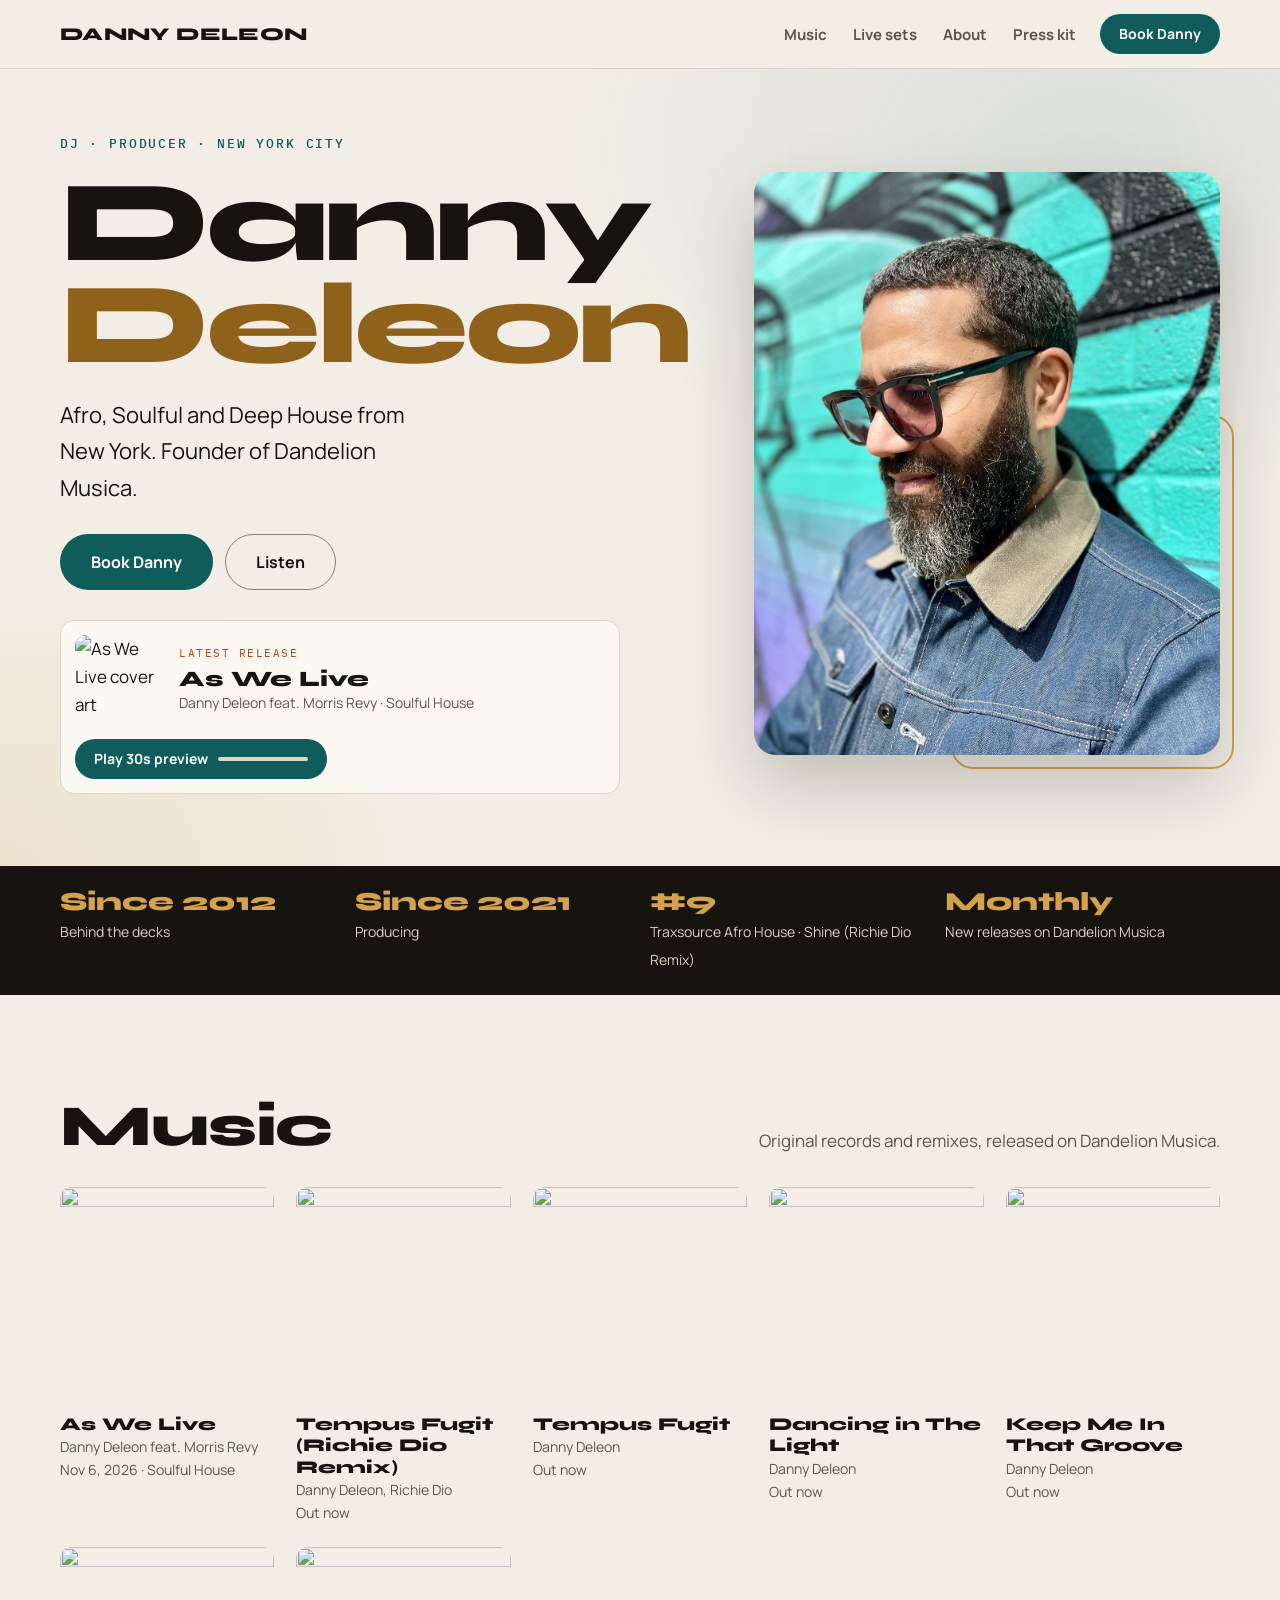
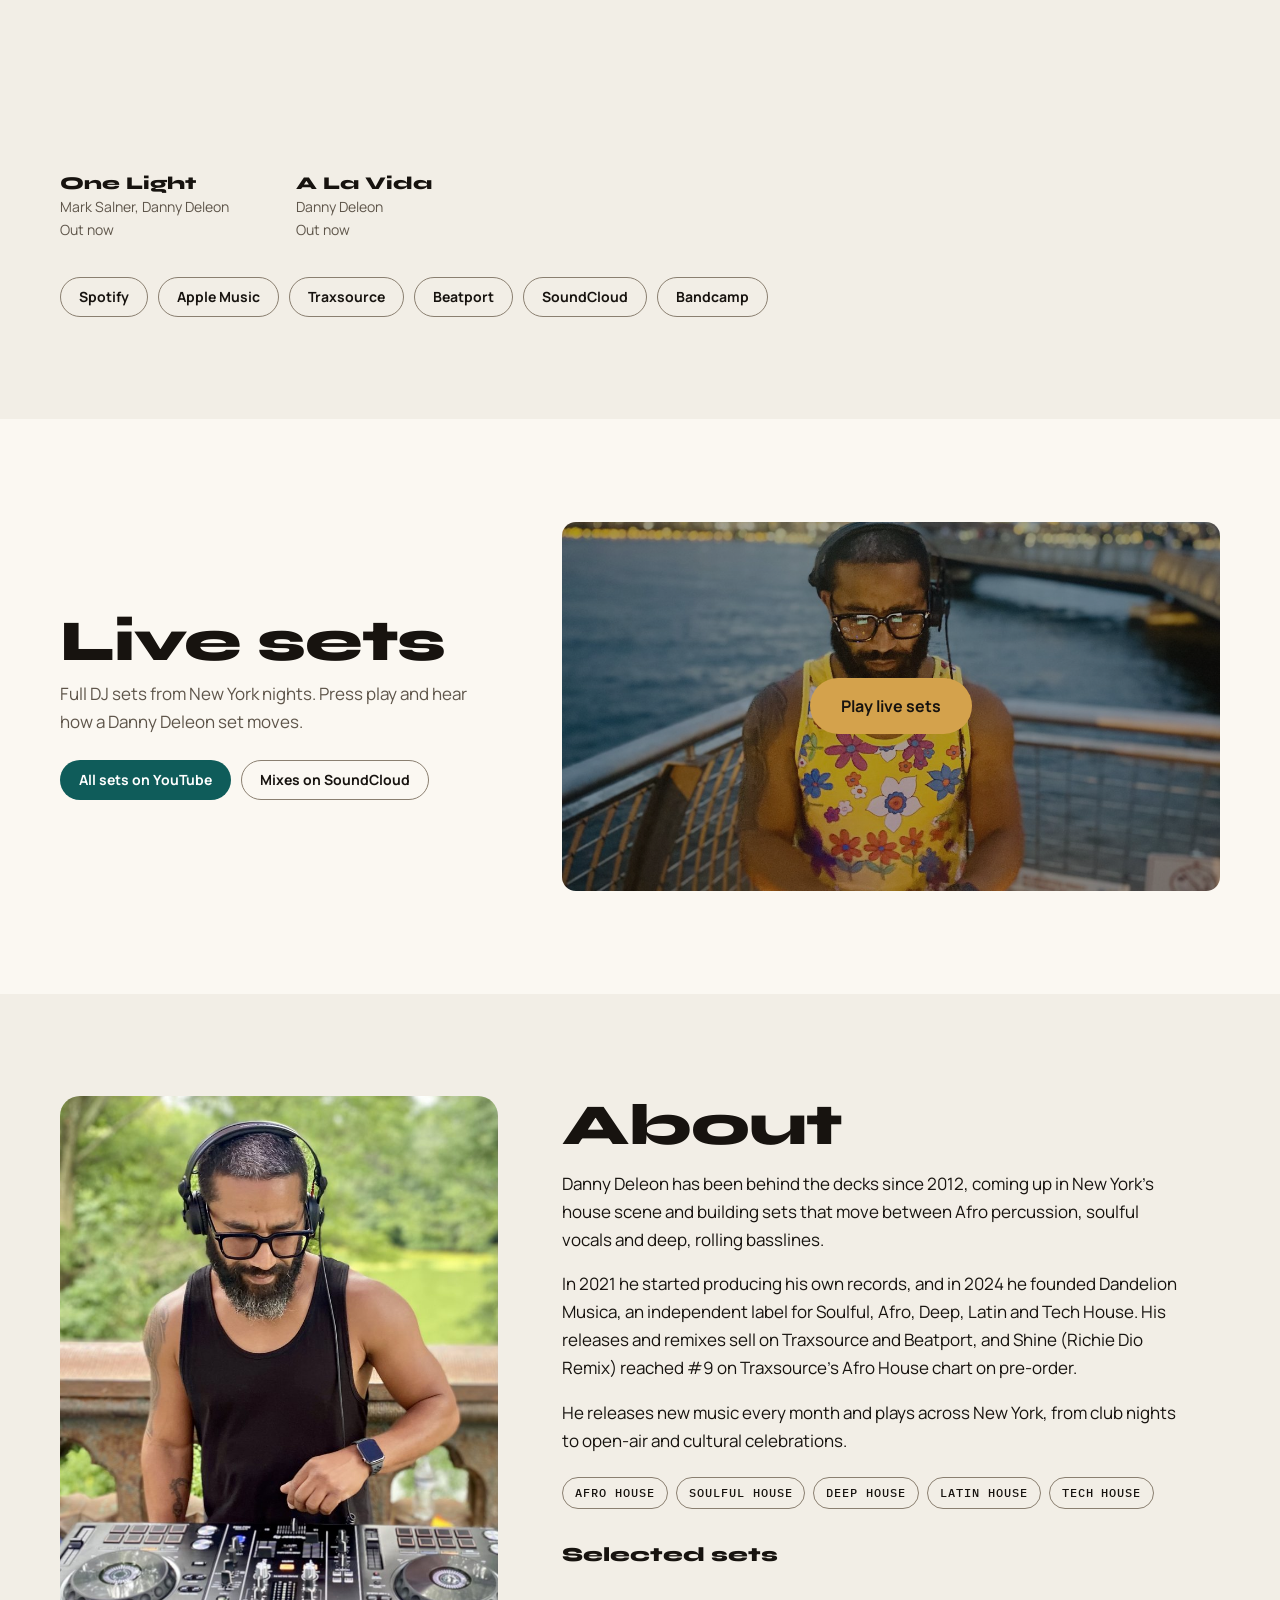
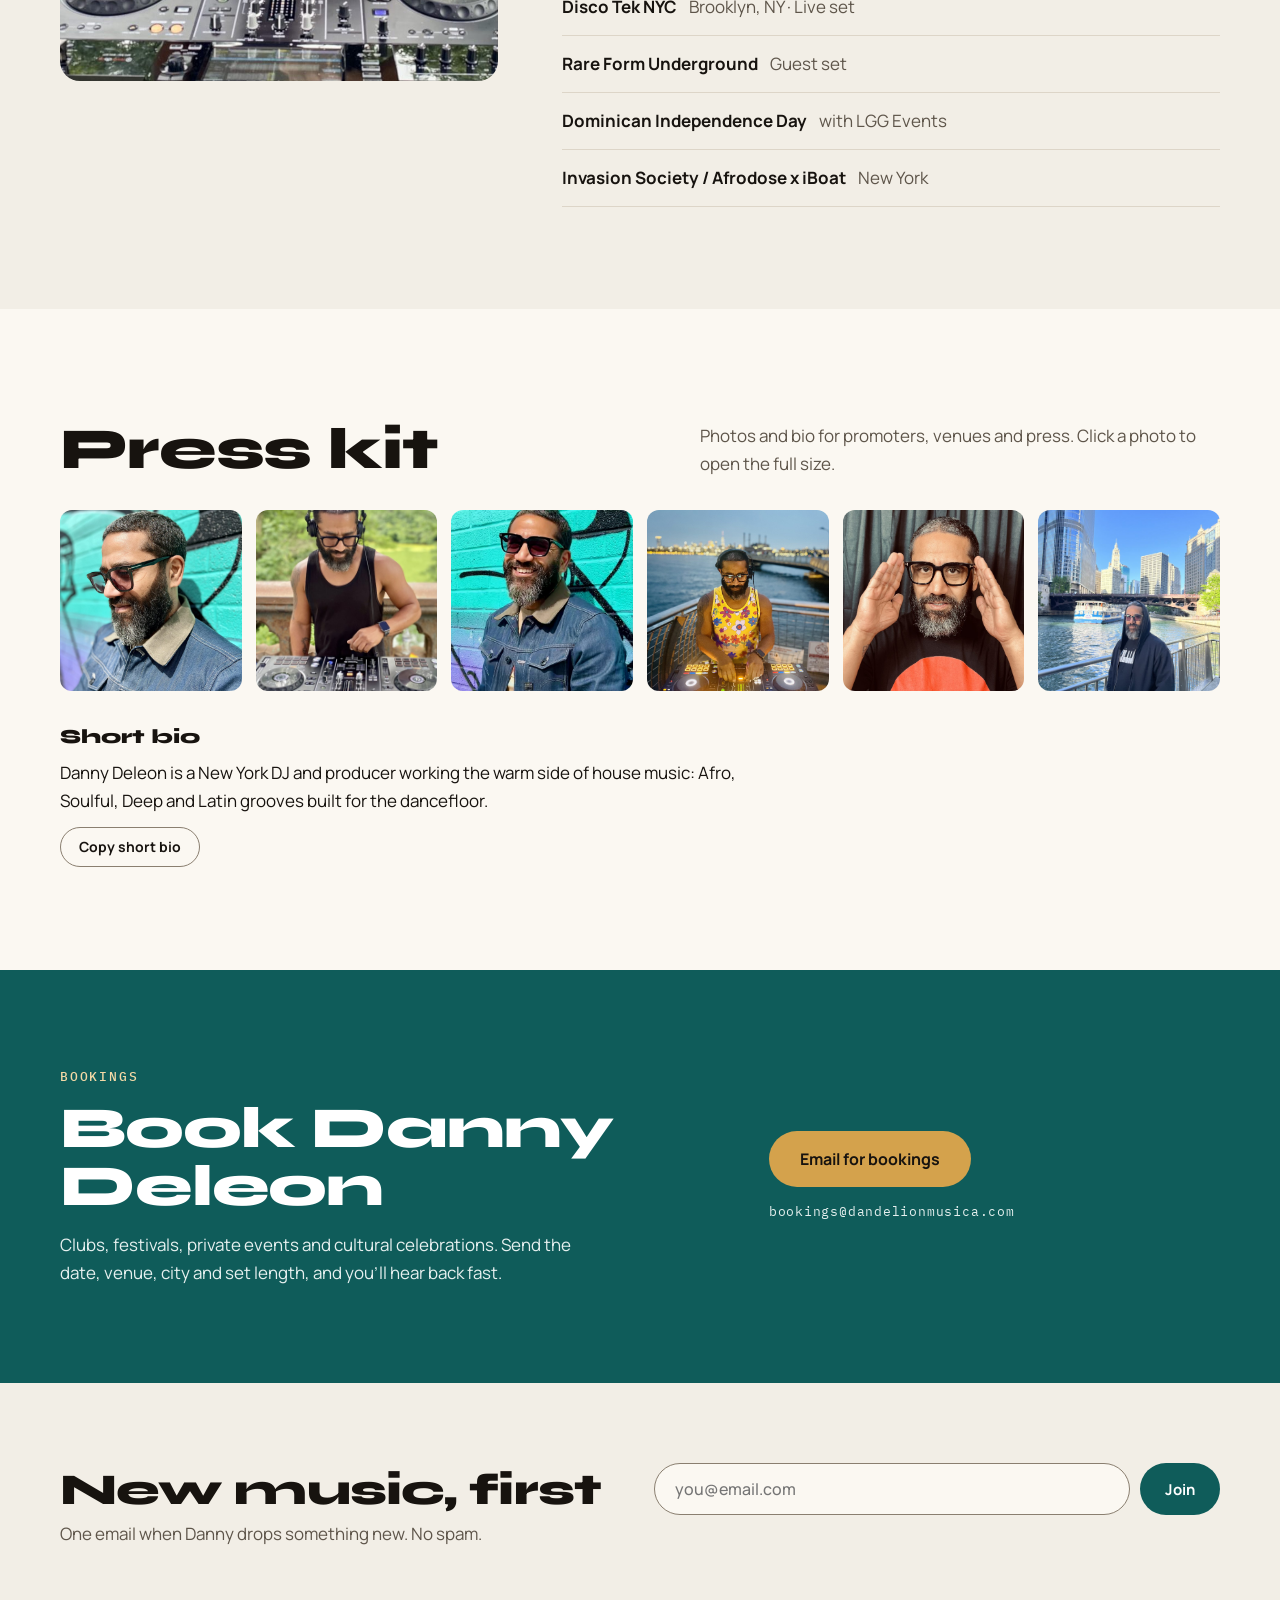
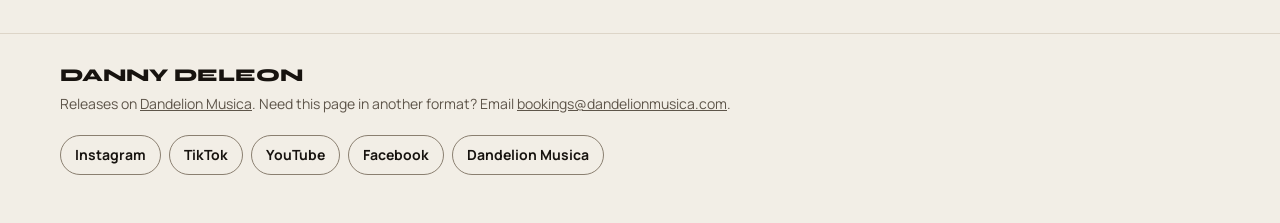
==== index.html @ 1fc0e6fd "dannydeleon.com artist site: hero, music (live from label data), live sets, about, press kit, bookin" ====
<!doctype html>
<html lang="en">
<head>
<meta charset="utf-8">
<meta name="viewport" content="width=device-width, initial-scale=1">
<title>Danny Deleon — DJ & Producer, New York</title>
<meta name="description" content="Danny Deleon is a New York DJ and producer of Afro, Soulful and Deep House, and founder of Dandelion Musica. Music, live sets, press kit and bookings.">
<meta property="og:title" content="Danny Deleon — DJ & Producer, New York">
<meta property="og:description" content="Afro, Soulful and Deep House from New York. Music, live sets and bookings.">
<meta property="og:image" content="https://dannydeleon.com/photos/hero.jpg">
<meta property="og:url" content="https://dannydeleon.com/">
<meta name="twitter:card" content="summary_large_image">
<link rel="icon" href="photos/portrait.jpg">
<link rel="preconnect" href="https://fonts.googleapis.com">
<link rel="preconnect" href="https://fonts.gstatic.com" crossorigin>
<link rel="stylesheet" href="https://fonts.googleapis.com/css2?family=Syne:wght@600;700;800&family=Manrope:wght@400;500;700&family=IBM+Plex+Mono:wght@500&display=swap">
<link rel="stylesheet" href="assets/style.css?v=1">
<script type="application/ld+json">{"@context":"https://schema.org","@type":"MusicGroup","name":"Danny Deleon","genre":["Afro House","Soulful House","Deep House"],"url":"https://dannydeleon.com/","sameAs":["https://open.spotify.com/artist/2L7urxohEpC0dwR5FsZLcM","https://www.instagram.com/dannydeleon__/","https://www.youtube.com/@Danny_Deleon","https://soundcloud.com/dannydeleonmusic"]}</script>
</head>
<body>
<a class="skip" href="#main">Skip to content</a>
<header class="top">
  <div class="wrap top-in">
    <a class="brand" href="#main">Danny Deleon</a>
    <nav aria-label="Main">
      <ul class="nav">
        <li><a href="#music">Music</a></li>
        <li><a href="#sets">Live sets</a></li>
        <li><a href="#about">About</a></li>
        <li><a href="#press">Press kit</a></li>
      </ul>
    </nav>
    <a class="btn btn-teal btn-sm" href="#book">Book Danny</a>
  </div>
</header>

<main id="main">
  <section class="hero" aria-labelledby="hero-name">
    <div class="wrap hero-in">
      <div class="hero-copy">
        <p class="kicker mono" id="tagline"></p>
        <h1 id="hero-name">Danny<br><span>Deleon</span></h1>
        <p class="lede" id="lede"></p>
        <div class="hero-cta">
          <a class="btn btn-teal btn-lg" href="#book">Book Danny</a>
          <a class="btn btn-ghost btn-lg" href="#music">Listen</a>
        </div>
        <div class="latest" id="latest" hidden>
          <img id="latest-cover" alt="" width="88" height="88">
          <div class="latest-txt">
            <p class="mono latest-chip" id="latest-chip"></p>
            <p class="latest-title" id="latest-title"></p>
            <p class="latest-artists" id="latest-artists"></p>
          </div>
          <div class="latest-actions" id="latest-actions"></div>
        </div>
      </div>
      <figure class="hero-photo">
        <img src="photos/hero.jpg" alt="Danny Deleon in a denim jacket against a teal graffiti wall" width="1169" height="1600" fetchpriority="high">
      </figure>
    </div>
  </section>

  <section class="stats" aria-label="Highlights">
    <div class="wrap"><ul class="stats-list" id="stats"></ul></div>
  </section>

  <section id="music" class="section" aria-labelledby="music-h">
    <div class="wrap">
      <div class="sec-head"><h2 id="music-h">Music</h2><p class="sec-sub">Original records and remixes, released on Dandelion Musica.</p></div>
      <ul class="releases" id="releases"></ul>
      <div class="listen-row" id="listen"></div>
    </div>
  </section>

  <section id="sets" class="section section-alt" aria-labelledby="sets-h">
    <div class="wrap sets-in">
      <div>
        <h2 id="sets-h">Live sets</h2>
        <p class="sec-sub">Full DJ sets from New York nights. Press play and hear how a Danny Deleon set moves.</p>
        <div class="set-links" id="set-links"></div>
      </div>
      <div class="video" id="video"></div>
    </div>
  </section>

  <section id="about" class="section" aria-labelledby="about-h">
    <div class="wrap about-in">
      <figure class="about-photo"><img src="photos/dj-booth.jpg" alt="Danny Deleon DJing on Pioneer decks outdoors" width="796" height="1200" loading="lazy"></figure>
      <div>
        <h2 id="about-h">About</h2>
        <div class="bio" id="bio"></div>
        <ul class="genres" id="genres" aria-label="Genres"></ul>
        <h3 class="gigs-h">Selected sets</h3>
        <ul class="gigs" id="gigs"></ul>
      </div>
    </div>
  </section>

  <section id="press" class="section section-alt" aria-labelledby="press-h">
    <div class="wrap">
      <div class="sec-head"><h2 id="press-h">Press kit</h2><p class="sec-sub">Photos and bio for promoters, venues and press. Click a photo to open the full size.</p></div>
      <ul class="gallery" id="gallery"></ul>
      <div class="press-bio">
        <h3>Short bio</h3>
        <p id="bio-short"></p>
        <button class="btn btn-ghost btn-sm" type="button" id="copy-bio">Copy short bio</button>
        <p class="sr-only" role="status" id="copy-status"></p>
      </div>
    </div>
  </section>

  <section id="book" class="book" aria-labelledby="book-h">
    <div class="wrap book-in">
      <div>
        <p class="kicker mono">Bookings</p>
        <h2 id="book-h">Book Danny Deleon</h2>
        <p class="book-sub">Clubs, festivals, private events and cultural celebrations. Send the date, venue, city and set length, and you'll hear back fast.</p>
      </div>
      <div class="book-card">
        <a class="btn btn-gold btn-lg" id="book-btn" href="#">Email for bookings</a>
        <p class="book-mail mono" id="book-mail"></p>
      </div>
    </div>
  </section>

  <section class="join" aria-labelledby="join-h">
    <div class="wrap join-in">
      <div>
        <h2 id="join-h">New music, first</h2>
        <p>One email when Danny drops something new. No spam.</p>
      </div>
      <form class="join-form" id="join-form" novalidate>
        <label for="join-email" class="sr-only">Email address</label>
        <input id="join-email" type="email" name="email" autocomplete="email" placeholder="you@email.com" required aria-describedby="join-msg">
        <button class="btn btn-teal" type="submit">Join</button>
        <p class="join-msg" id="join-msg" role="status" aria-live="polite"></p>
      </form>
    </div>
  </section>
</main>

<footer class="foot">
  <div class="wrap foot-in">
    <div>
      <p class="foot-name">Danny Deleon</p>
      <p class="foot-note">Releases on <a href="https://dandelionmusica.com/" target="_blank" rel="noopener">Dandelion Musica<span class="sr-only"> (opens in new tab)</span></a>. Need this page in another format? Email <a id="foot-mail" href="#"></a>.</p>
    </div>
    <ul class="social" id="social" aria-label="Danny Deleon on social media"></ul>
  </div>
</footer>
<script src="assets/app.js?v=1"></script>
</body>
</html>
---- assets/style.css ----
/* dannydeleon.com — artist site. Same brand family as dandelionmusica.com (day theme). */
:root{
  --ground:#F2EEE6; --surface:#FBF8F2; --surface-2:#E9E3D8; --ink:#17130F; --muted:#5E554A; --hairline:#DDD5C8;
  --gold:#D4A24C; --gold-ink:#8F621B; --teal:#0F5C5A; --teal-2:#0B4745; --damson:#6E2E47; --clay:#B4461C;
  --f-display:"Syne",system-ui,sans-serif; --f-text:"Manrope",system-ui,sans-serif; --f-mono:"IBM Plex Mono",ui-monospace,monospace;
  --pill:999px; --r2:14px; --wrap:1240px; --gutter:clamp(16px,4vw,40px);
  color-scheme:light;
}
*{box-sizing:border-box}
html{scroll-behavior:smooth;scroll-padding-top:84px}
@media (prefers-reduced-motion:reduce){html{scroll-behavior:auto}*{transition:none!important;animation:none!important}}
body{margin:0;background:var(--ground);color:var(--ink);font:400 17px/1.65 var(--f-text);-webkit-font-smoothing:antialiased;overflow-x:hidden}
img{max-width:100%;display:block;height:auto}
a{color:inherit}
h1,h2,h3{font-family:var(--f-display);font-weight:800;line-height:1;letter-spacing:-.02em;margin:0}
h2{font-size:clamp(34px,5vw,58px)}
h3{font-size:20px;letter-spacing:0}
p{margin:0}
.wrap{max-width:var(--wrap);margin:0 auto;padding:0 var(--gutter)}
.mono{font-family:var(--f-mono);letter-spacing:.14em;text-transform:uppercase}
.sr-only{position:absolute!important;width:1px;height:1px;padding:0;margin:-1px;overflow:hidden;clip:rect(0,0,0,0);white-space:nowrap;border:0}
.skip{position:absolute;left:12px;top:-60px;z-index:100;background:var(--ink);color:#fff;padding:12px 16px;border-radius:8px;text-decoration:none}
.skip:focus{top:12px}
:focus-visible{outline:3px solid var(--teal);outline-offset:3px;border-radius:6px}

.btn{display:inline-flex;align-items:center;justify-content:center;gap:8px;min-height:48px;padding:0 24px;border-radius:var(--pill);font:700 15px/1 var(--f-text);text-decoration:none;border:1px solid transparent;cursor:pointer;transition:transform .15s,background .15s,border-color .15s;white-space:nowrap}
.btn:hover{transform:translateY(-1px)}
.btn-teal{background:var(--teal);color:#fff}
.btn-teal:hover{background:var(--teal-2)}
.btn-gold{background:var(--gold);color:var(--ink)}
.btn-ghost{border-color:#8A7F70;color:var(--ink);background:transparent}
.btn-ghost:hover{border-color:var(--ink)}
.btn-sm{min-height:40px;padding:0 18px;font-size:14px}
.btn-lg{min-height:56px;padding:0 30px;font-size:16px}

/* header */
.top{position:sticky;top:0;z-index:50;background:rgba(242,238,230,.9);backdrop-filter:blur(14px);-webkit-backdrop-filter:blur(14px);border-bottom:1px solid var(--hairline)}
.top-in{display:flex;align-items:center;gap:24px;height:68px}
.brand{font:800 18px/1 var(--f-display);text-transform:uppercase;letter-spacing:.02em;text-decoration:none;margin-right:auto}
.nav{display:flex;gap:26px;list-style:none;margin:0;padding:0}
.nav a{text-decoration:none;font-weight:700;font-size:15px;color:var(--muted)}
.nav a:hover{color:var(--ink)}
@media (max-width:760px){.nav{display:none}}

/* hero */
.hero{padding:clamp(28px,5vw,64px) 0 clamp(36px,6vw,72px);background:radial-gradient(900px 600px at 85% 10%,rgba(15,92,90,.10),transparent 60%),radial-gradient(800px 500px at 0% 100%,rgba(212,162,76,.16),transparent 60%)}
.hero-in{display:grid;grid-template-columns:minmax(0,1.15fr) minmax(0,.85fr);gap:clamp(24px,5vw,72px);align-items:center}
.kicker{font-size:13px;color:var(--teal);font-weight:500}
.hero h1{font-size:clamp(58px,9vw,124px);line-height:.88;letter-spacing:-.035em;margin:18px 0 22px}
.hero h1 span{color:var(--gold-ink)}
.lede{font-size:clamp(18px,2vw,22px);max-width:30ch;color:var(--ink)}
.hero-cta{display:flex;flex-wrap:wrap;gap:12px;margin:28px 0 30px}
.hero-photo{margin:0;position:relative}
.hero-photo img{border-radius:22px;box-shadow:0 30px 70px rgba(23,19,15,.22);aspect-ratio:4/5;object-fit:cover;width:100%}
.hero-photo::before{content:"";position:absolute;inset:auto -14px -14px auto;width:60%;height:60%;border:2px solid var(--gold);border-radius:22px;z-index:-1}
@media (max-width:860px){.hero-in{grid-template-columns:1fr}.hero-photo{order:-1;max-width:460px}}

.latest{display:grid;grid-template-columns:88px 1fr;gap:16px;align-items:center;background:var(--surface);border:1px solid var(--hairline);border-radius:var(--r2);padding:14px;max-width:560px}
.latest img{width:88px;height:88px;border-radius:10px;object-fit:cover}
.latest-chip{font-size:11px;color:var(--clay)}
.latest-title{font:800 22px/1.1 var(--f-display);margin-top:4px}
.latest-artists{font-size:14px;color:var(--muted)}
.latest-actions{grid-column:1/-1;display:flex;flex-wrap:wrap;gap:10px}
.pv{display:inline-flex;align-items:center;gap:10px}
.pv .bar{width:90px;height:4px;border-radius:4px;background:var(--hairline);overflow:hidden}
.pv .bar i{display:block;height:100%;width:0;background:var(--teal)}

/* stats */
.stats{background:var(--ink);color:var(--ground)}
.stats-list{list-style:none;margin:0;padding:22px 0;display:grid;grid-template-columns:repeat(4,1fr);gap:20px}
.stats-list b{display:block;font:800 26px/1.1 var(--f-display);color:var(--gold)}
.stats-list span{font-size:14px;color:#D9D2C5}
@media (max-width:760px){.stats-list{grid-template-columns:1fr 1fr}}

/* sections */
.section{padding:clamp(56px,8vw,104px) 0}
.section-alt{background:var(--surface)}
.sec-head{display:flex;flex-wrap:wrap;align-items:end;justify-content:space-between;gap:12px 32px;margin-bottom:32px}
.sec-sub{color:var(--muted);max-width:52ch;margin-top:10px}

.releases{list-style:none;margin:0;padding:0;display:grid;grid-template-columns:repeat(auto-fill,minmax(200px,1fr));gap:22px}
.rel a{display:block;text-decoration:none}
.rel img{border-radius:12px;aspect-ratio:1;object-fit:cover;width:100%;transition:transform .2s}
.rel a:hover img{transform:translateY(-3px)}
.rel-title{font:800 18px/1.2 var(--f-display);margin-top:12px}
.rel-meta{font-size:14px;color:var(--muted)}
.listen-row{display:flex;flex-wrap:wrap;gap:10px;margin-top:36px}

.sets-in{display:grid;grid-template-columns:.8fr 1.2fr;gap:clamp(24px,5vw,64px);align-items:center}
.set-links{display:flex;flex-wrap:wrap;gap:10px;margin-top:24px}
.video{position:relative;aspect-ratio:16/9;border-radius:var(--r2);overflow:hidden;background:var(--ink)}
.video iframe{position:absolute;inset:0;width:100%;height:100%;border:0}
@media (max-width:860px){.sets-in{grid-template-columns:1fr}}

.about-in{display:grid;grid-template-columns:.8fr 1.2fr;gap:clamp(24px,5vw,72px);align-items:start}
.about-photo{margin:0}
.about-photo img{border-radius:20px;aspect-ratio:3/4;object-fit:cover;width:100%}
.bio p{margin-top:16px;max-width:62ch}
.genres{list-style:none;margin:22px 0 0;padding:0;display:flex;flex-wrap:wrap;gap:8px}
.genres li{font:500 12px/1 var(--f-mono);letter-spacing:.08em;text-transform:uppercase;border:1px solid #8A7F70;border-radius:var(--pill);padding:9px 12px}
.gigs-h{margin-top:36px}
.gigs{list-style:none;margin:14px 0 0;padding:0}
.gigs li{display:flex;flex-wrap:wrap;gap:4px 12px;padding:14px 0;border-bottom:1px solid var(--hairline)}
.gigs b{font-weight:700}
.gigs span{color:var(--muted)}
@media (max-width:860px){.about-in{grid-template-columns:1fr}.about-photo{max-width:420px}}

.gallery{list-style:none;margin:0;padding:0;display:grid;grid-template-columns:repeat(auto-fill,minmax(180px,1fr));gap:14px}
.gallery a{display:block;border-radius:12px;overflow:hidden}
.gallery img{aspect-ratio:1;object-fit:cover;width:100%;transition:transform .25s}
.gallery a:hover img{transform:scale(1.04)}
.press-bio{margin-top:36px;max-width:70ch;display:grid;gap:12px;justify-items:start}

.book{background:var(--teal);color:#fff;padding:clamp(56px,8vw,96px) 0}
.book .kicker{color:#F3D9A6}
.book-in{display:grid;grid-template-columns:1.2fr .8fr;gap:32px;align-items:center}
.book h2{margin-top:12px}
.book-sub{margin-top:16px;max-width:52ch;color:#E6F0EF}
.book-card{display:grid;gap:14px;justify-items:start}
.book-mail{font-size:13px;color:#E6F0EF;letter-spacing:.06em;text-transform:none}
@media (max-width:860px){.book-in{grid-template-columns:1fr}}

.join{padding:clamp(48px,7vw,80px) 0}
.join-in{display:grid;grid-template-columns:1fr 1fr;gap:28px;align-items:center}
.join h2{font-size:clamp(28px,4vw,44px)}
.join p{color:var(--muted);margin-top:8px}
.join-form{display:flex;flex-wrap:wrap;gap:10px}
.join-form input{flex:1 1 240px;min-height:52px;border:1px solid #8A7F70;border-radius:var(--pill);padding:0 20px;font:500 16px var(--f-text);background:var(--surface);color:var(--ink)}
.join-msg{flex-basis:100%;font-size:14px;min-height:1.4em}
@media (max-width:760px){.join-in{grid-template-columns:1fr}}

.foot{border-top:1px solid var(--hairline);padding:32px 0 48px}
.foot-in{display:flex;flex-wrap:wrap;justify-content:space-between;gap:20px;align-items:center}
.foot-name{font:800 18px/1 var(--f-display);text-transform:uppercase}
.foot-note{font-size:14px;color:var(--muted);margin-top:8px}
.social{list-style:none;margin:0;padding:0;display:flex;flex-wrap:wrap;gap:8px}
.social a{display:inline-flex;min-height:40px;align-items:center;padding:0 14px;border:1px solid #8A7F70;border-radius:var(--pill);text-decoration:none;font-size:14px;font-weight:700}
.social a:hover{border-color:var(--ink)}
@media (max-width:760px){.stats-list b{font-size:21px}.hero-photo::before{inset:auto -6px -10px auto}}
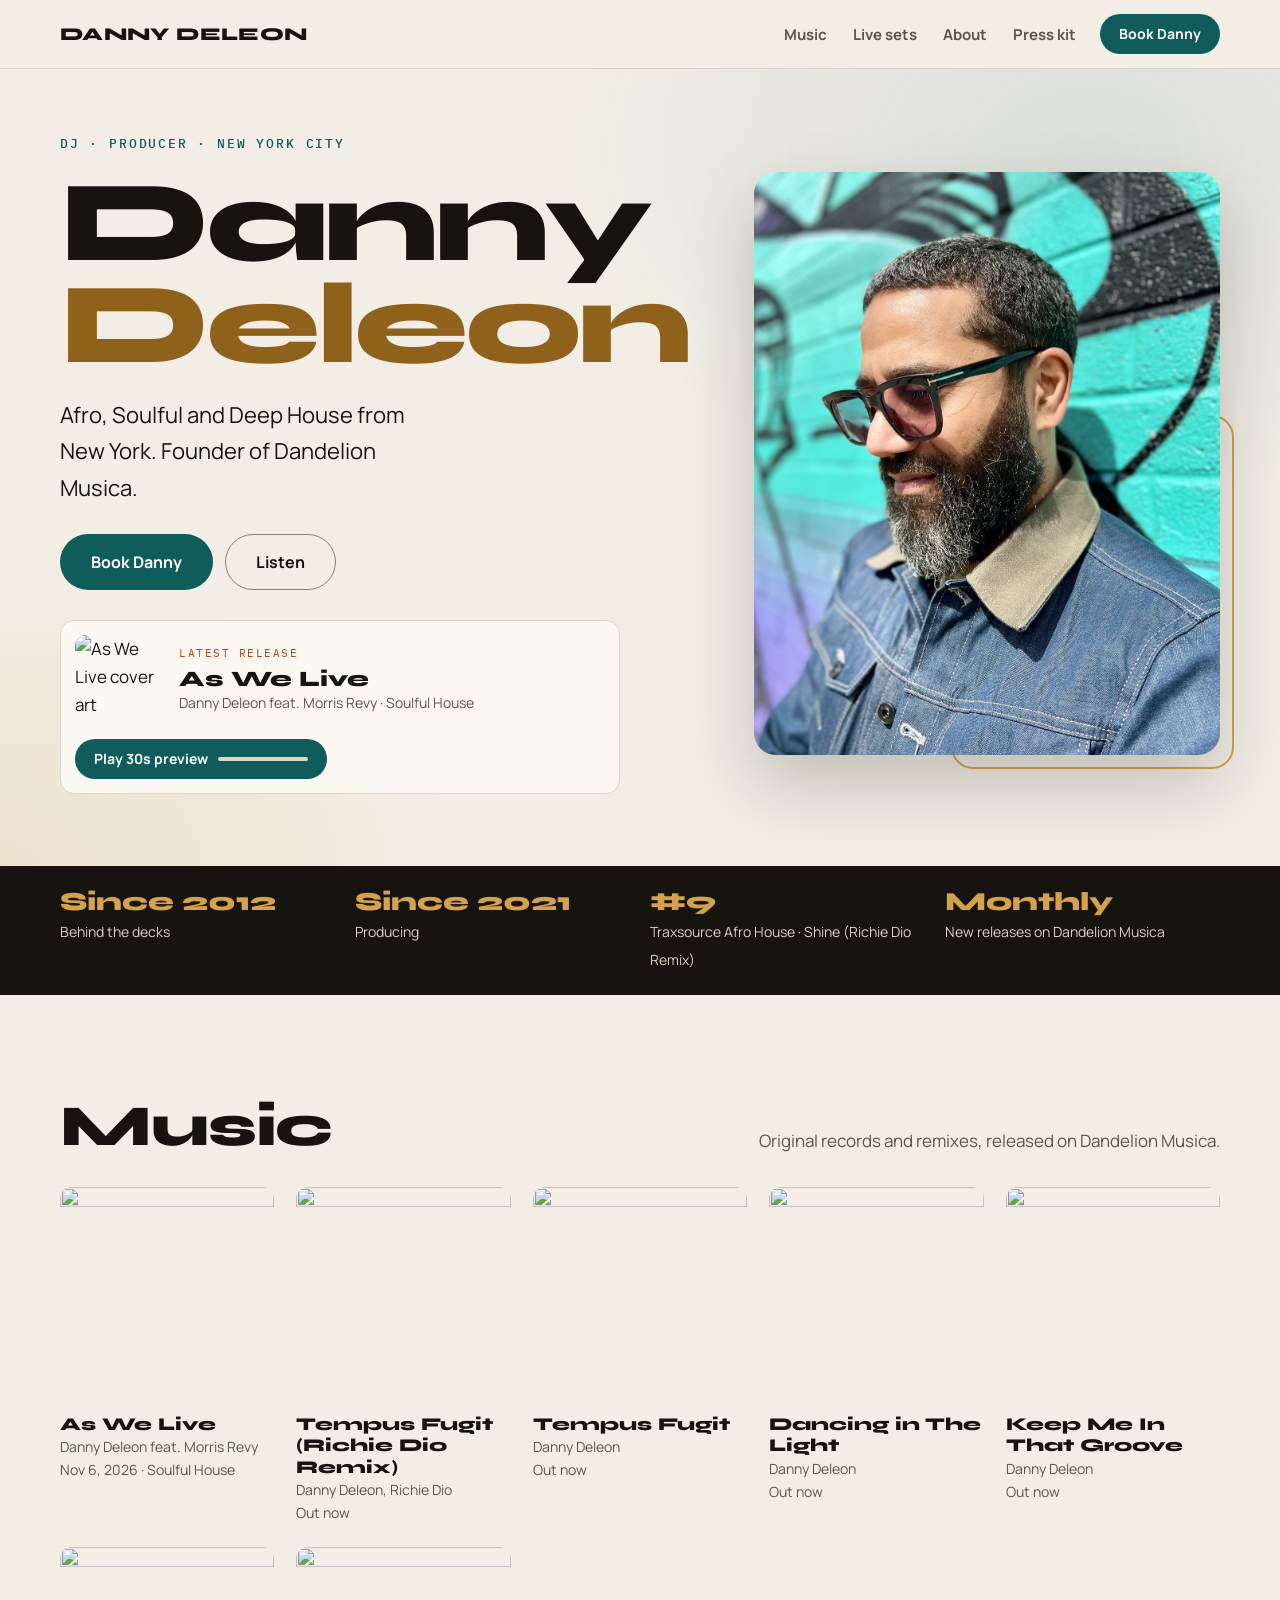
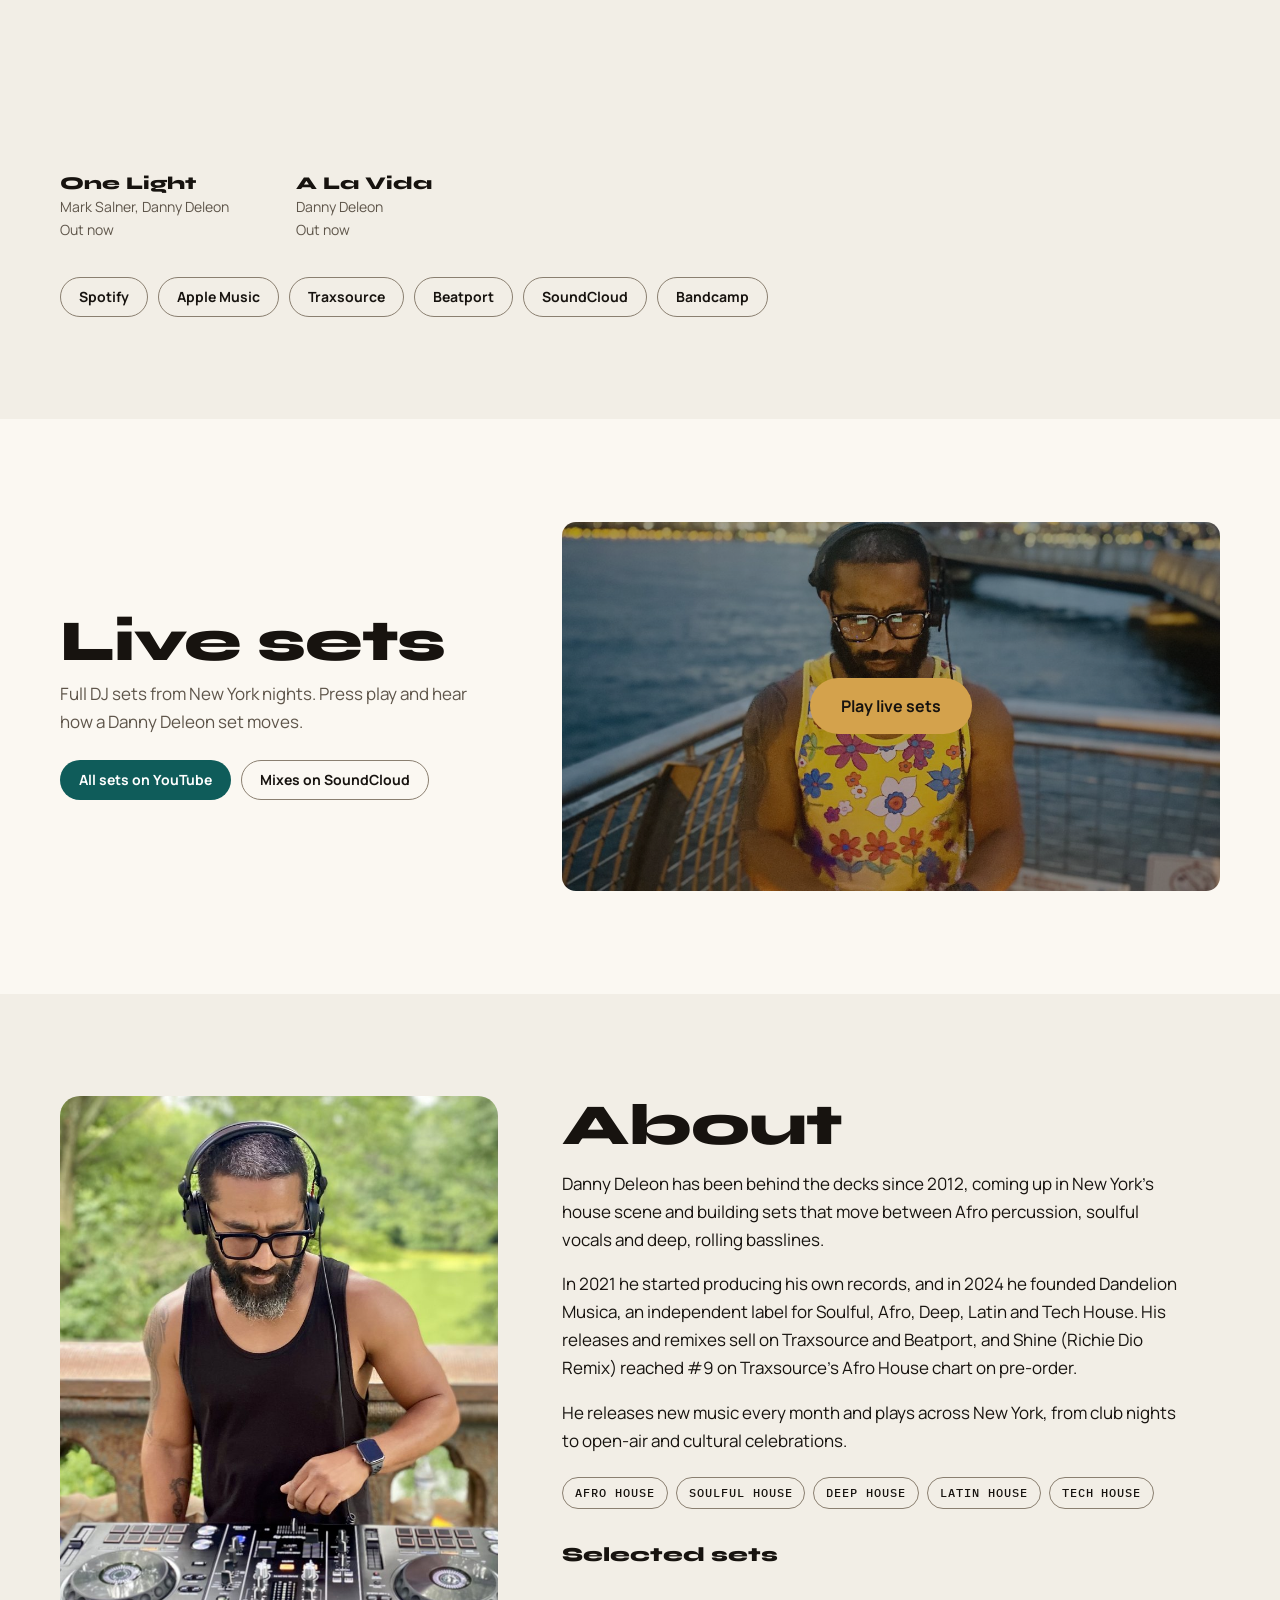
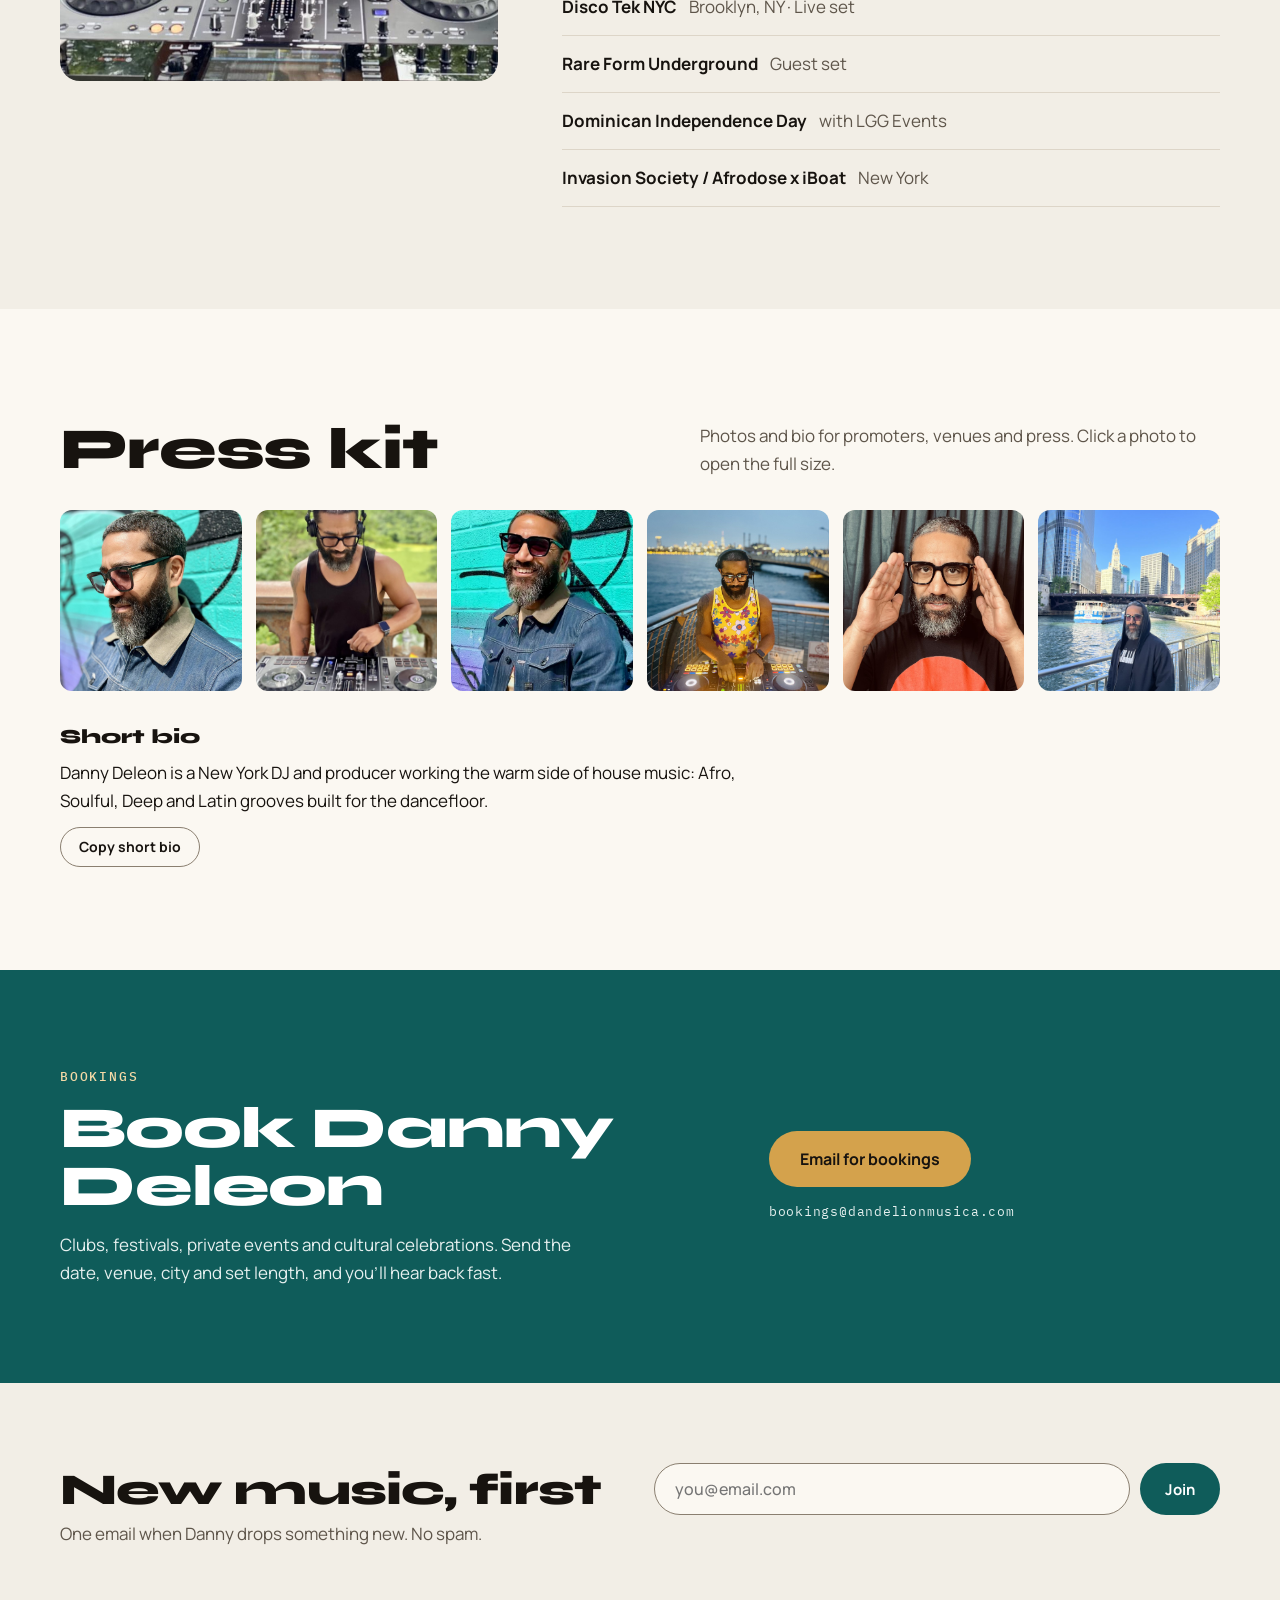
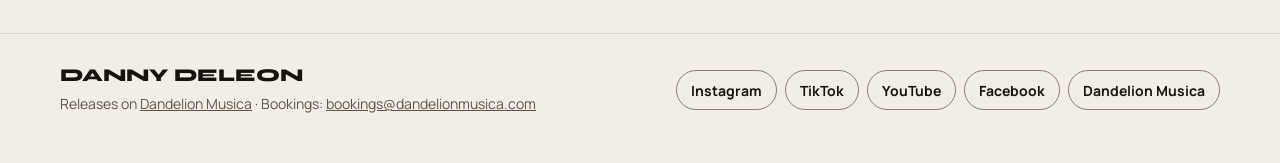
==== commit 07624288: "Footer: replace 'another format' line with bookings email Co-Authored-By: Claude Opus 5.5 <noreply@a" ====
--- a/index.html
+++ b/index.html
@@ -144,7 +144,7 @@
   <div class="wrap foot-in">
     <div>
       <p class="foot-name">Danny Deleon</p>
-      <p class="foot-note">Releases on <a href="https://dandelionmusica.com/" target="_blank" rel="noopener">Dandelion Musica<span class="sr-only"> (opens in new tab)</span></a>. Need this page in another format? Email <a id="foot-mail" href="#"></a>.</p>
+      <p class="foot-note">Releases on <a href="https://dandelionmusica.com/" target="_blank" rel="noopener">Dandelion Musica<span class="sr-only"> (opens in new tab)</span></a> · Bookings: <a id="foot-mail" href="#"></a></p>
     </div>
     <ul class="social" id="social" aria-label="Danny Deleon on social media"></ul>
   </div>
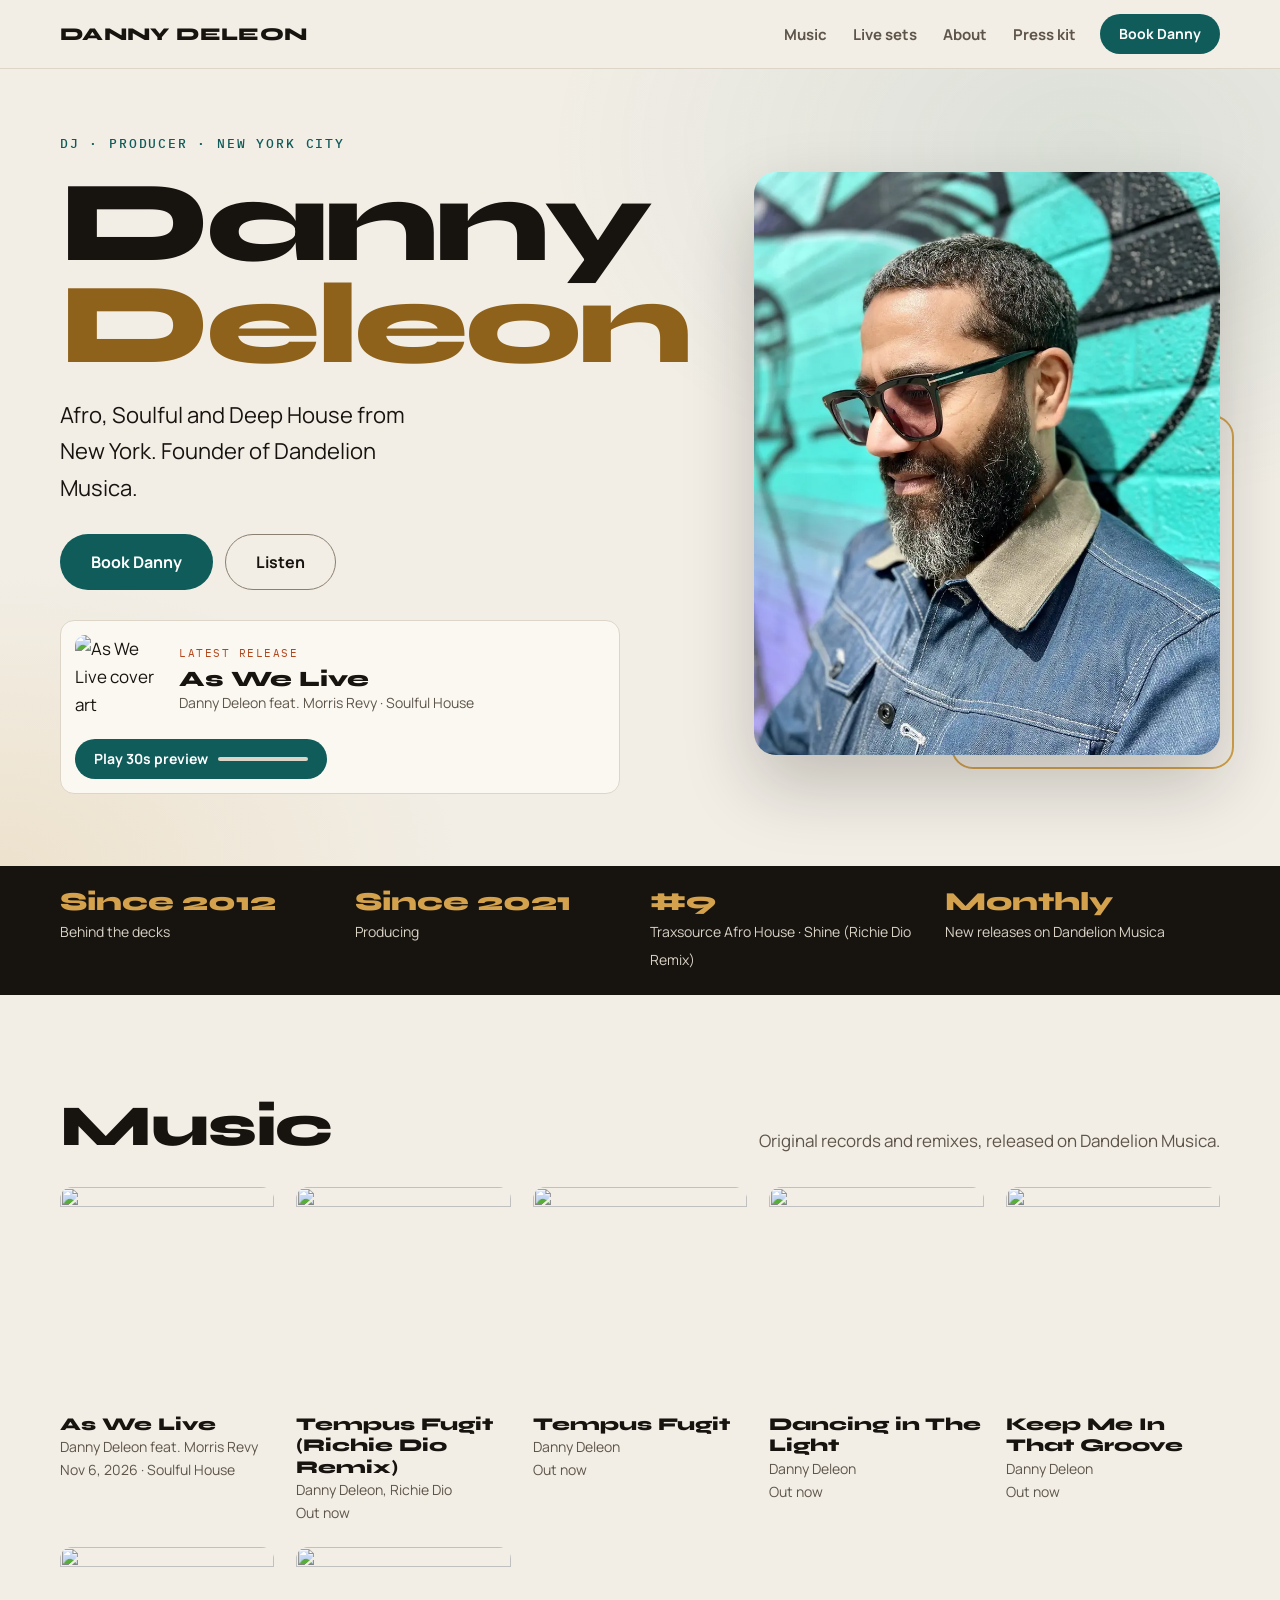
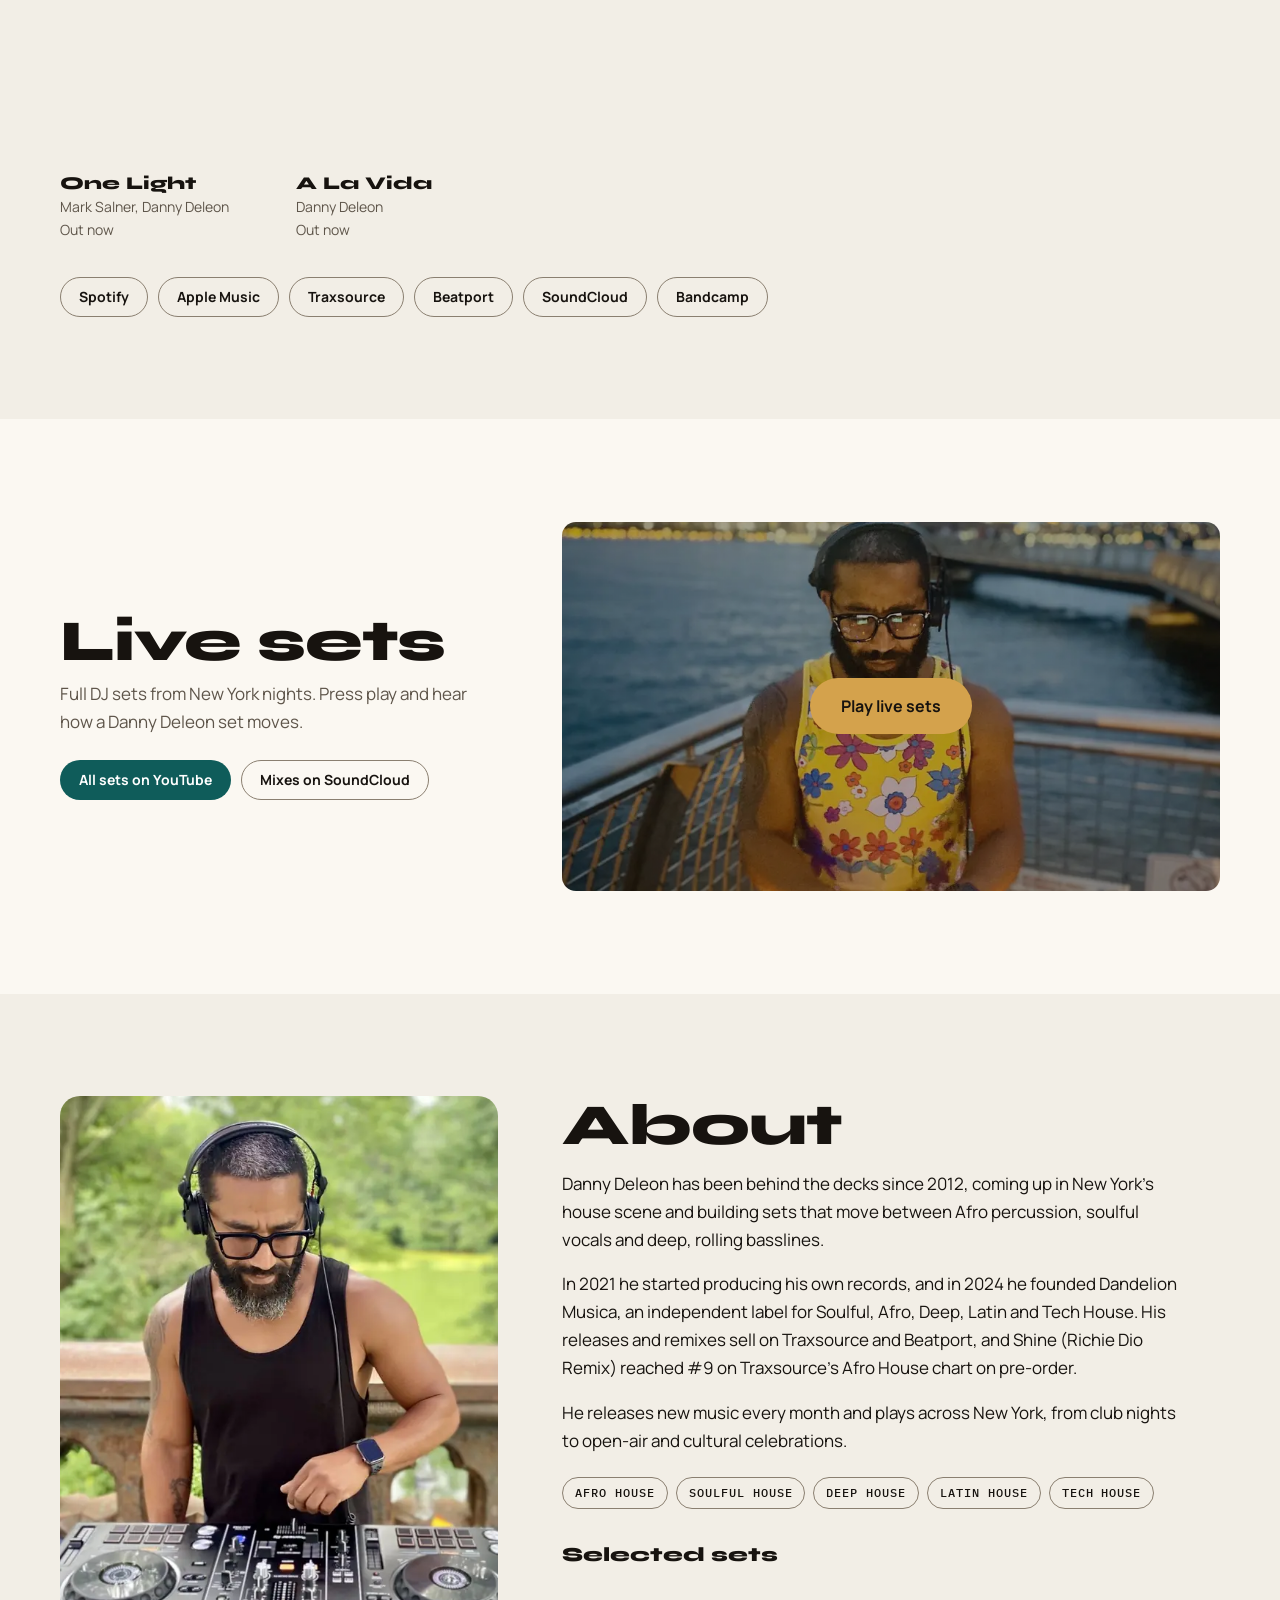
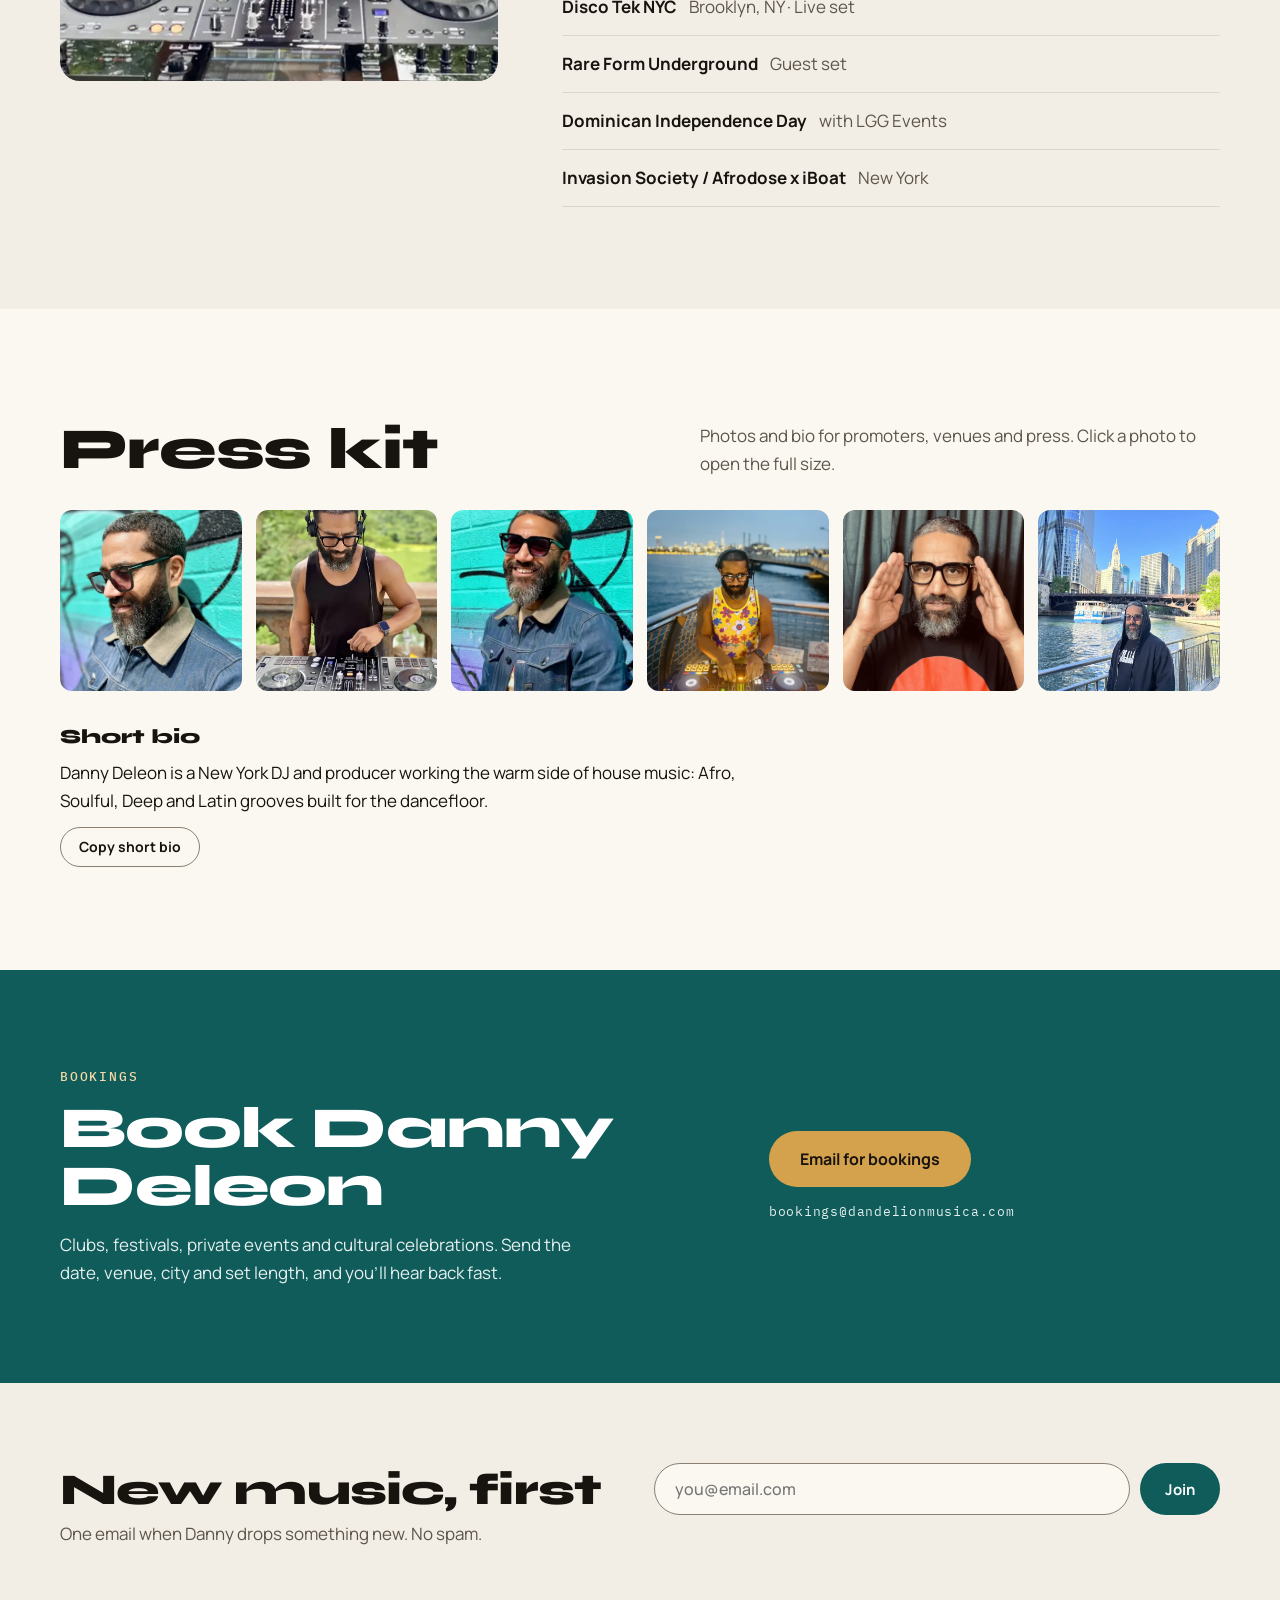
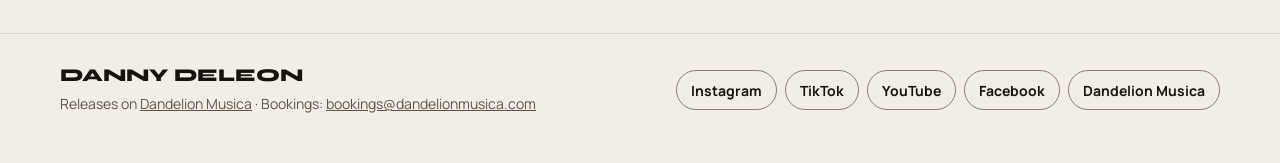
==== commit 569bc25d: "Search fixes: titles, canonical, sitemap, robots, icons, non-blocking fonts, lighter photos, prerend" ====
--- a/index.html
+++ b/index.html
@@ -2,19 +2,23 @@
 <html lang="en">
 <head>
 <meta charset="utf-8">
+<meta name="color-scheme" content="light only">
 <meta name="viewport" content="width=device-width, initial-scale=1">
 <title>Danny Deleon — DJ & Producer, New York</title>
 <meta name="description" content="Danny Deleon is a New York DJ and producer of Afro, Soulful and Deep House, and founder of Dandelion Musica. Music, live sets, press kit and bookings.">
+<meta property="og:type" content="profile">
 <meta property="og:title" content="Danny Deleon — DJ & Producer, New York">
 <meta property="og:description" content="Afro, Soulful and Deep House from New York. Music, live sets and bookings.">
 <meta property="og:image" content="https://dannydeleon.com/photos/hero.jpg">
 <meta property="og:url" content="https://dannydeleon.com/">
 <meta name="twitter:card" content="summary_large_image">
-<link rel="icon" href="photos/portrait.jpg">
+<link rel="icon" type="image/png" href="assets/favicon.png">
+<link rel="apple-touch-icon" href="assets/apple-touch-icon.png">
+<link rel="canonical" href="https://dannydeleon.com/">
 <link rel="preconnect" href="https://fonts.googleapis.com">
 <link rel="preconnect" href="https://fonts.gstatic.com" crossorigin>
-<link rel="stylesheet" href="https://fonts.googleapis.com/css2?family=Syne:wght@600;700;800&family=Manrope:wght@400;500;700&family=IBM+Plex+Mono:wght@500&display=swap">
-<link rel="stylesheet" href="assets/style.css?v=1">
+<link rel="stylesheet" href="https://fonts.googleapis.com/css2?family=Syne:wght@600;700;800&family=Manrope:wght@400;500;700&family=IBM+Plex+Mono:wght@500&display=swap" media="print" onload="this.media='all'">
+<link rel="stylesheet" href="assets/style.css?v=2">
 <script type="application/ld+json">{"@context":"https://schema.org","@type":"MusicGroup","name":"Danny Deleon","genre":["Afro House","Soulful House","Deep House"],"url":"https://dannydeleon.com/","sameAs":["https://open.spotify.com/artist/2L7urxohEpC0dwR5FsZLcM","https://www.instagram.com/dannydeleon__/","https://www.youtube.com/@Danny_Deleon","https://soundcloud.com/dannydeleonmusic"]}</script>
 </head>
 <body>
@@ -38,9 +42,9 @@
   <section class="hero" aria-labelledby="hero-name">
     <div class="wrap hero-in">
       <div class="hero-copy">
-        <p class="kicker mono" id="tagline"></p>
+        <p class="kicker mono" id="tagline">DJ · Producer · New York City</p>
         <h1 id="hero-name">Danny<br><span>Deleon</span></h1>
-        <p class="lede" id="lede"></p>
+        <p class="lede" id="lede">Afro, Soulful and Deep House from New York. Founder of Dandelion Musica.</p>
         <div class="hero-cta">
           <a class="btn btn-teal btn-lg" href="#book">Book Danny</a>
           <a class="btn btn-ghost btn-lg" href="#music">Listen</a>
@@ -56,13 +60,13 @@
         </div>
       </div>
       <figure class="hero-photo">
-        <img src="photos/hero.jpg" alt="Danny Deleon in a denim jacket against a teal graffiti wall" width="1169" height="1600" fetchpriority="high">
+        <img src="photos/web/hero.webp" alt="Danny Deleon in a denim jacket against a teal graffiti wall" width="1169" height="1600" fetchpriority="high">
       </figure>
     </div>
   </section>
 
   <section class="stats" aria-label="Highlights">
-    <div class="wrap"><ul class="stats-list" id="stats"></ul></div>
+    <div class="wrap"><ul class="stats-list" id="stats"><li><b>Since 2012</b><span>Behind the decks</span></li><li><b>Since 2021</b><span>Producing</span></li><li><b>#9</b><span>Traxsource Afro House · Shine (Richie Dio Remix)</span></li><li><b>Monthly</b><span>New releases on Dandelion Musica</span></li></ul></div>
   </section>
 
   <section id="music" class="section" aria-labelledby="music-h">
@@ -86,13 +90,13 @@
 
   <section id="about" class="section" aria-labelledby="about-h">
     <div class="wrap about-in">
-      <figure class="about-photo"><img src="photos/dj-booth.jpg" alt="Danny Deleon DJing on Pioneer decks outdoors" width="796" height="1200" loading="lazy"></figure>
+      <figure class="about-photo"><img src="photos/web/dj-booth.webp" alt="Danny Deleon DJing on Pioneer decks outdoors" width="796" height="1200" loading="lazy"></figure>
       <div>
         <h2 id="about-h">About</h2>
-        <div class="bio" id="bio"></div>
-        <ul class="genres" id="genres" aria-label="Genres"></ul>
+        <div class="bio" id="bio"><p>Danny Deleon has been behind the decks since 2012, coming up in New York's house scene and building sets that move between Afro percussion, soulful vocals and deep, rolling basslines.</p><p>In 2021 he started producing his own records, and in 2024 he founded Dandelion Musica, an independent label for Soulful, Afro, Deep, Latin and Tech House. His releases and remixes sell on Traxsource and Beatport, and Shine (Richie Dio Remix) reached #9 on Traxsource's Afro House chart on pre-order.</p><p>He releases new music every month and plays across New York, from club nights to open-air and cultural celebrations.</p></div>
+        <ul class="genres" id="genres" aria-label="Genres"><li>Afro House</li><li>Soulful House</li><li>Deep House</li><li>Latin House</li><li>Tech House</li></ul>
         <h3 class="gigs-h">Selected sets</h3>
-        <ul class="gigs" id="gigs"></ul>
+        <ul class="gigs" id="gigs"><li><b>Disco Tek NYC</b><span>Brooklyn, NY · Live set</span></li><li><b>Rare Form Underground</b><span>Guest set</span></li><li><b>Dominican Independence Day</b><span>with LGG Events</span></li><li><b>Invasion Society / Afrodose x iBoat</b><span>New York</span></li></ul>
       </div>
     </div>
   </section>
@@ -103,7 +107,7 @@
       <ul class="gallery" id="gallery"></ul>
       <div class="press-bio">
         <h3>Short bio</h3>
-        <p id="bio-short"></p>
+        <p id="bio-short">Danny Deleon is a New York DJ and producer working the warm side of house music: Afro, Soulful, Deep and Latin grooves built for the dancefloor.</p>
         <button class="btn btn-ghost btn-sm" type="button" id="copy-bio">Copy short bio</button>
         <p class="sr-only" role="status" id="copy-status"></p>
       </div>
@@ -149,6 +153,6 @@
     <ul class="social" id="social" aria-label="Danny Deleon on social media"></ul>
   </div>
 </footer>
-<script src="assets/app.js?v=1"></script>
+<script src="assets/app.js?v=2"></script>
 </body>
 </html>
--- a/assets/style.css
+++ b/assets/style.css
@@ -4,7 +4,7 @@
   --gold:#D4A24C; --gold-ink:#8F621B; --teal:#0F5C5A; --teal-2:#0B4745; --damson:#6E2E47; --clay:#B4461C;
   --f-display:"Syne",system-ui,sans-serif; --f-text:"Manrope",system-ui,sans-serif; --f-mono:"IBM Plex Mono",ui-monospace,monospace;
   --pill:999px; --r2:14px; --wrap:1240px; --gutter:clamp(16px,4vw,40px);
-  color-scheme:light;
+  color-scheme:only light;
 }
 *{box-sizing:border-box}
 html{scroll-behavior:smooth;scroll-padding-top:84px}
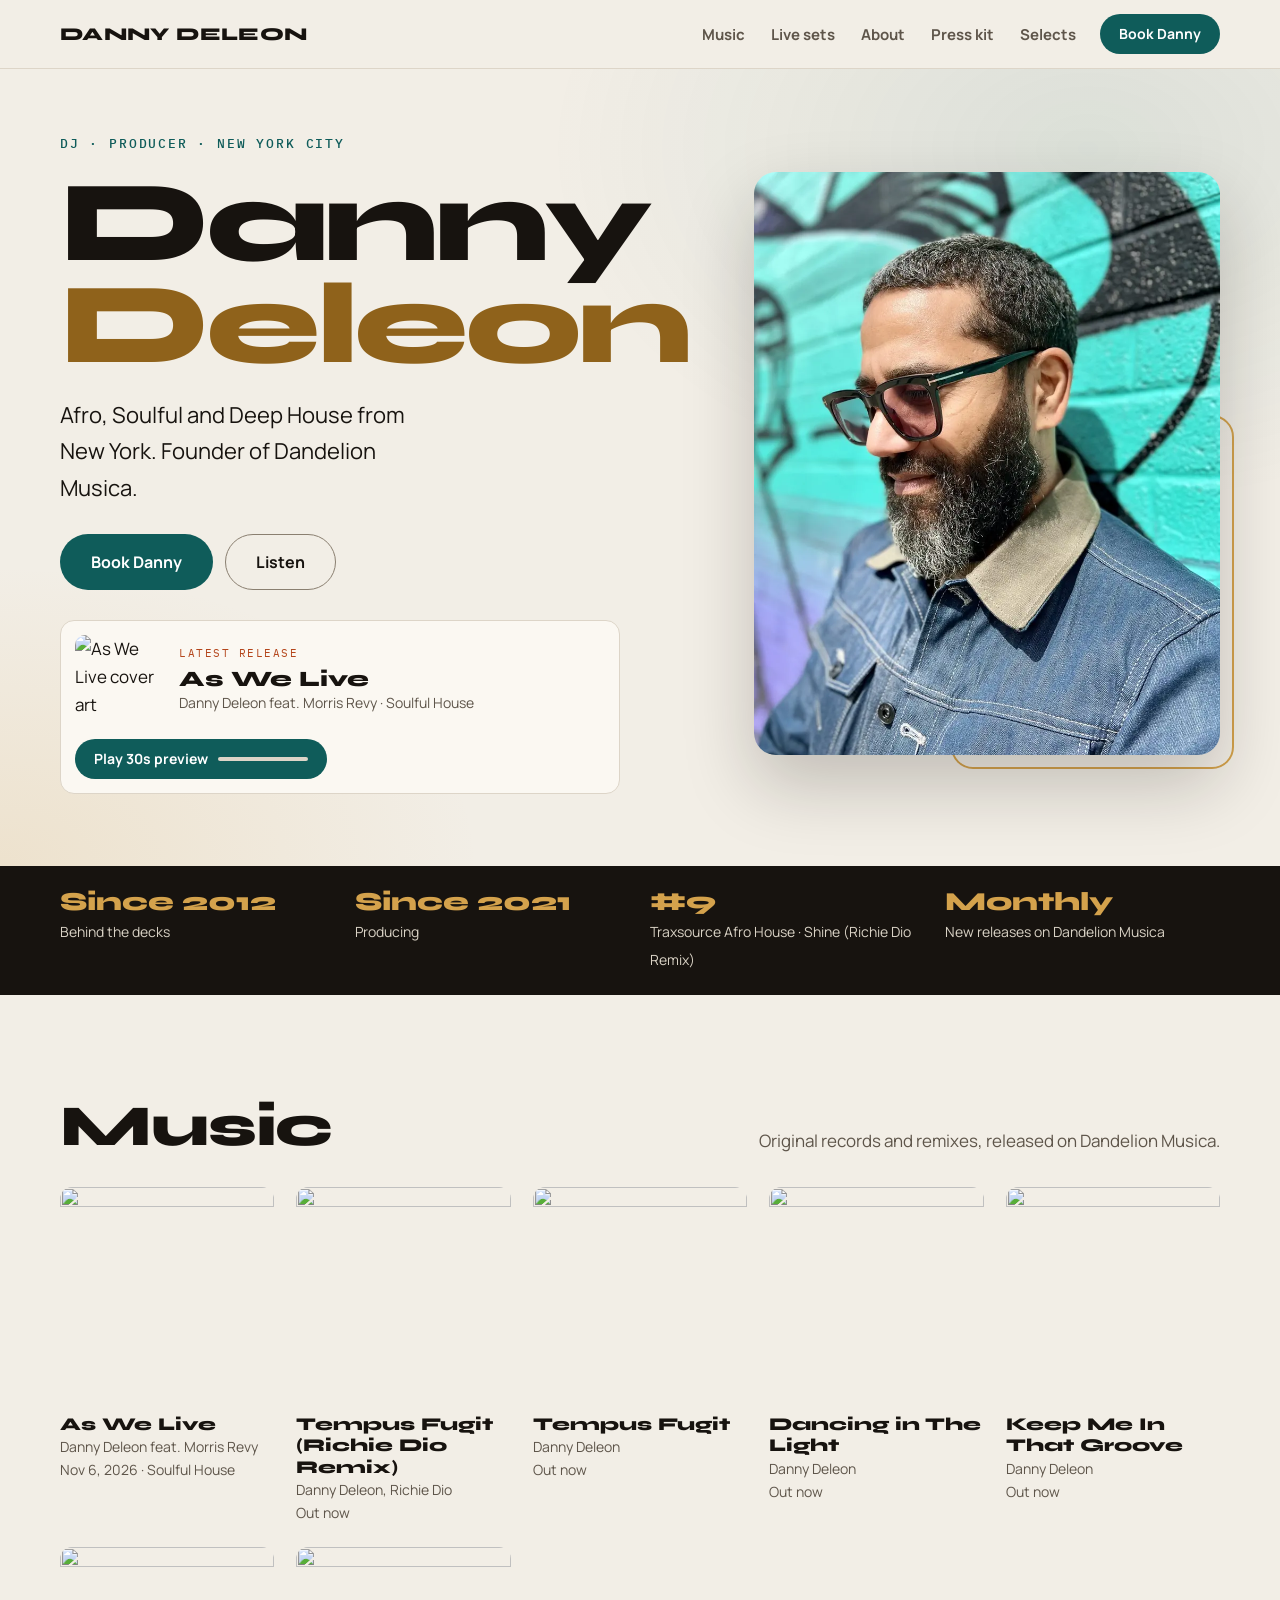
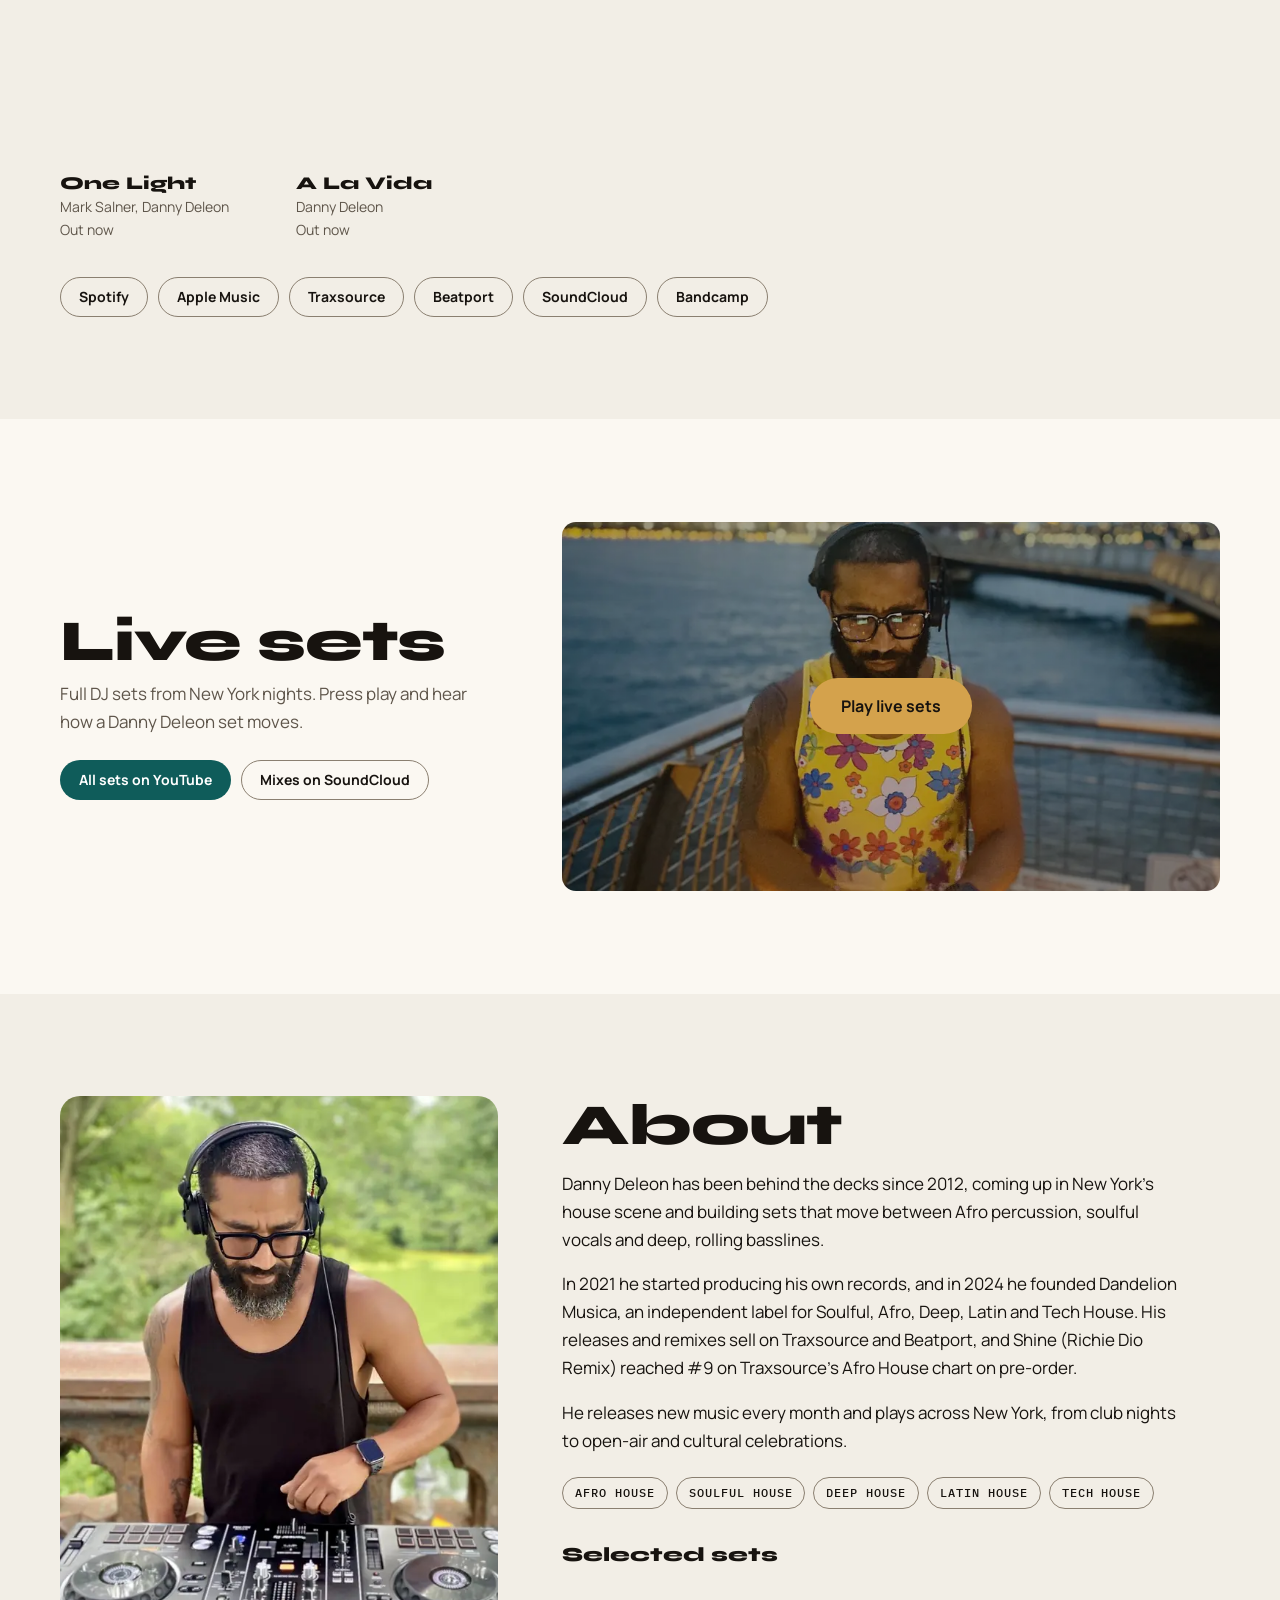
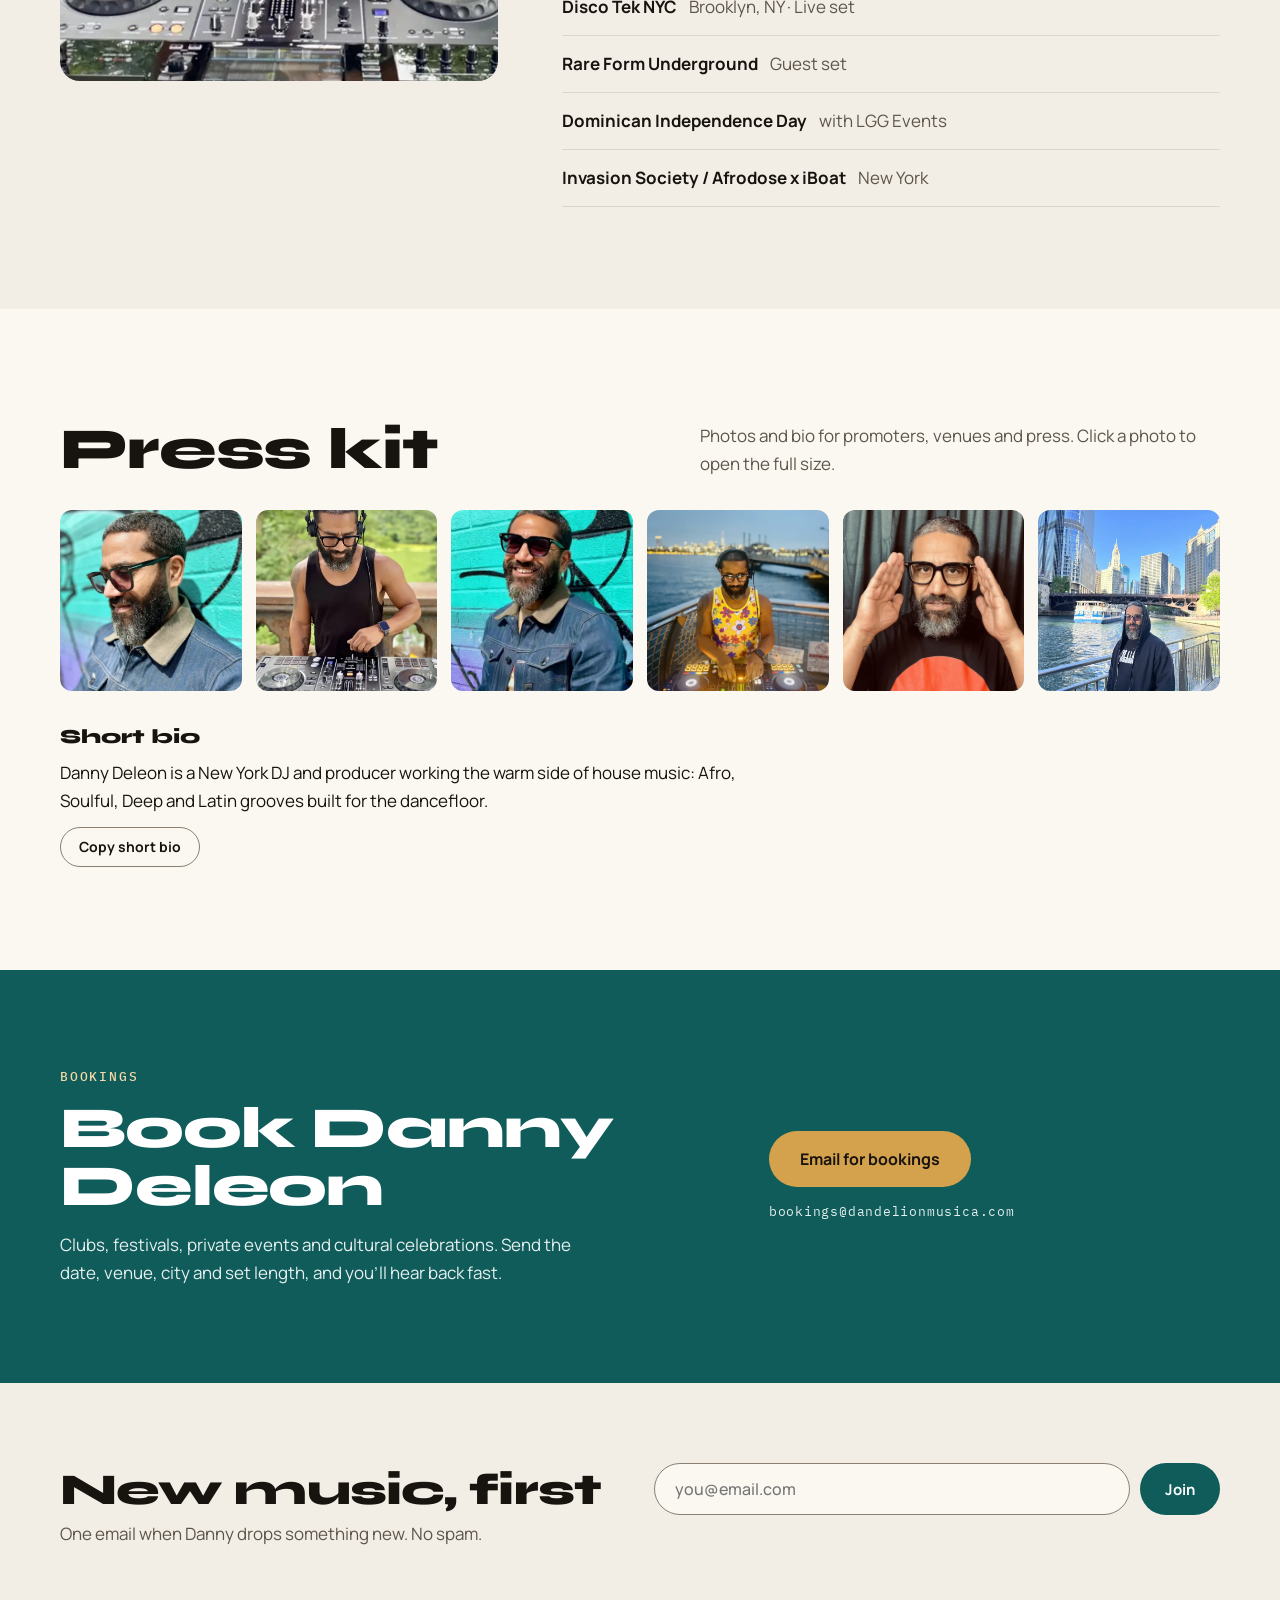
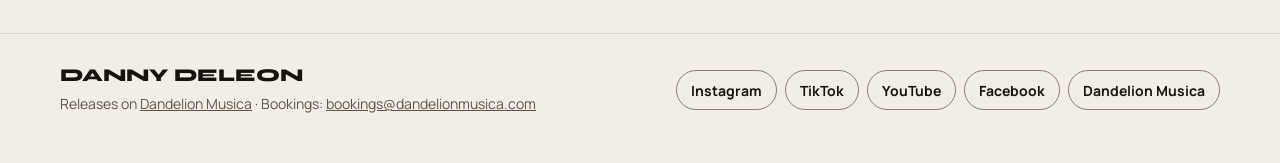
==== commit 71c6140b: "Add /selects (monthly DJ chart) and /links (IG bio page), Selects in menu Co-Authored-By: Claude Opu" ====
--- a/index.html
+++ b/index.html
@@ -32,6 +32,7 @@
         <li><a href="#sets">Live sets</a></li>
         <li><a href="#about">About</a></li>
         <li><a href="#press">Press kit</a></li>
+        <li><a href="selects/">Selects</a></li>
       </ul>
     </nav>
     <a class="btn btn-teal btn-sm" href="#book">Book Danny</a>
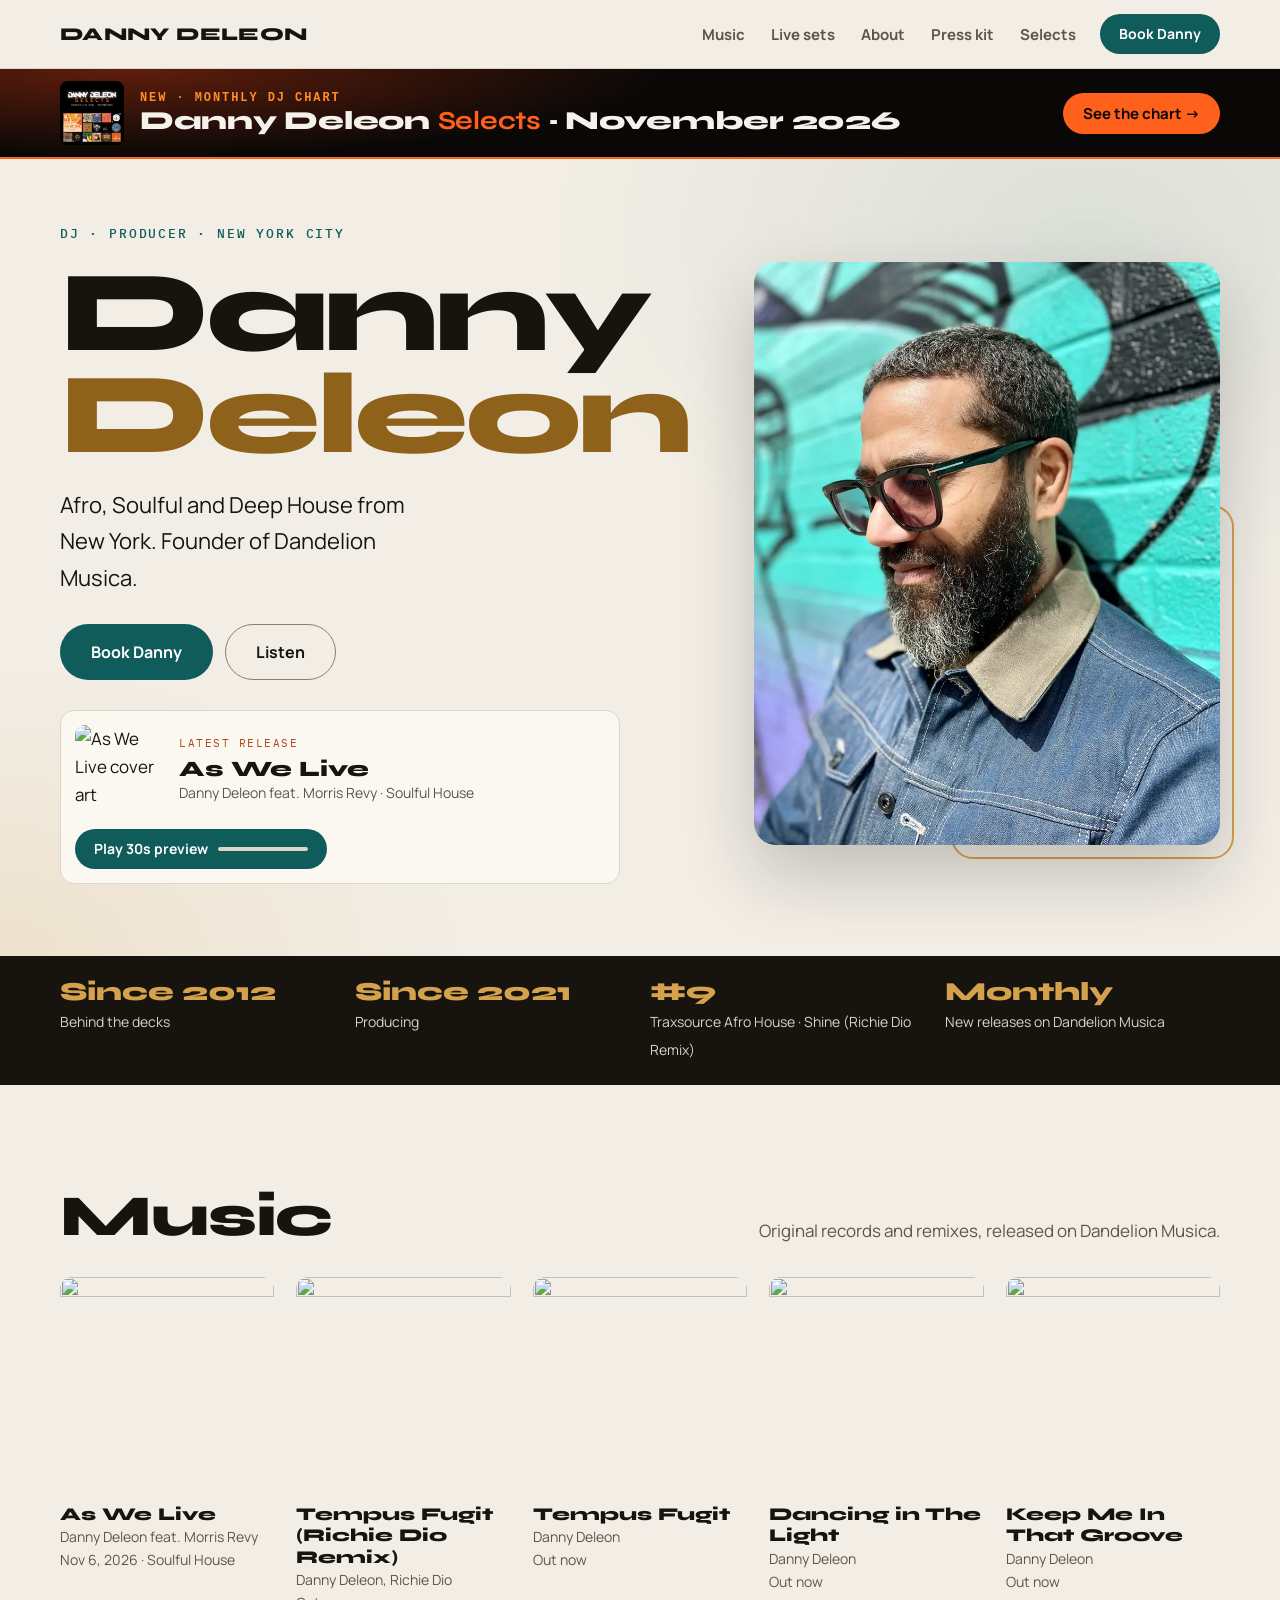
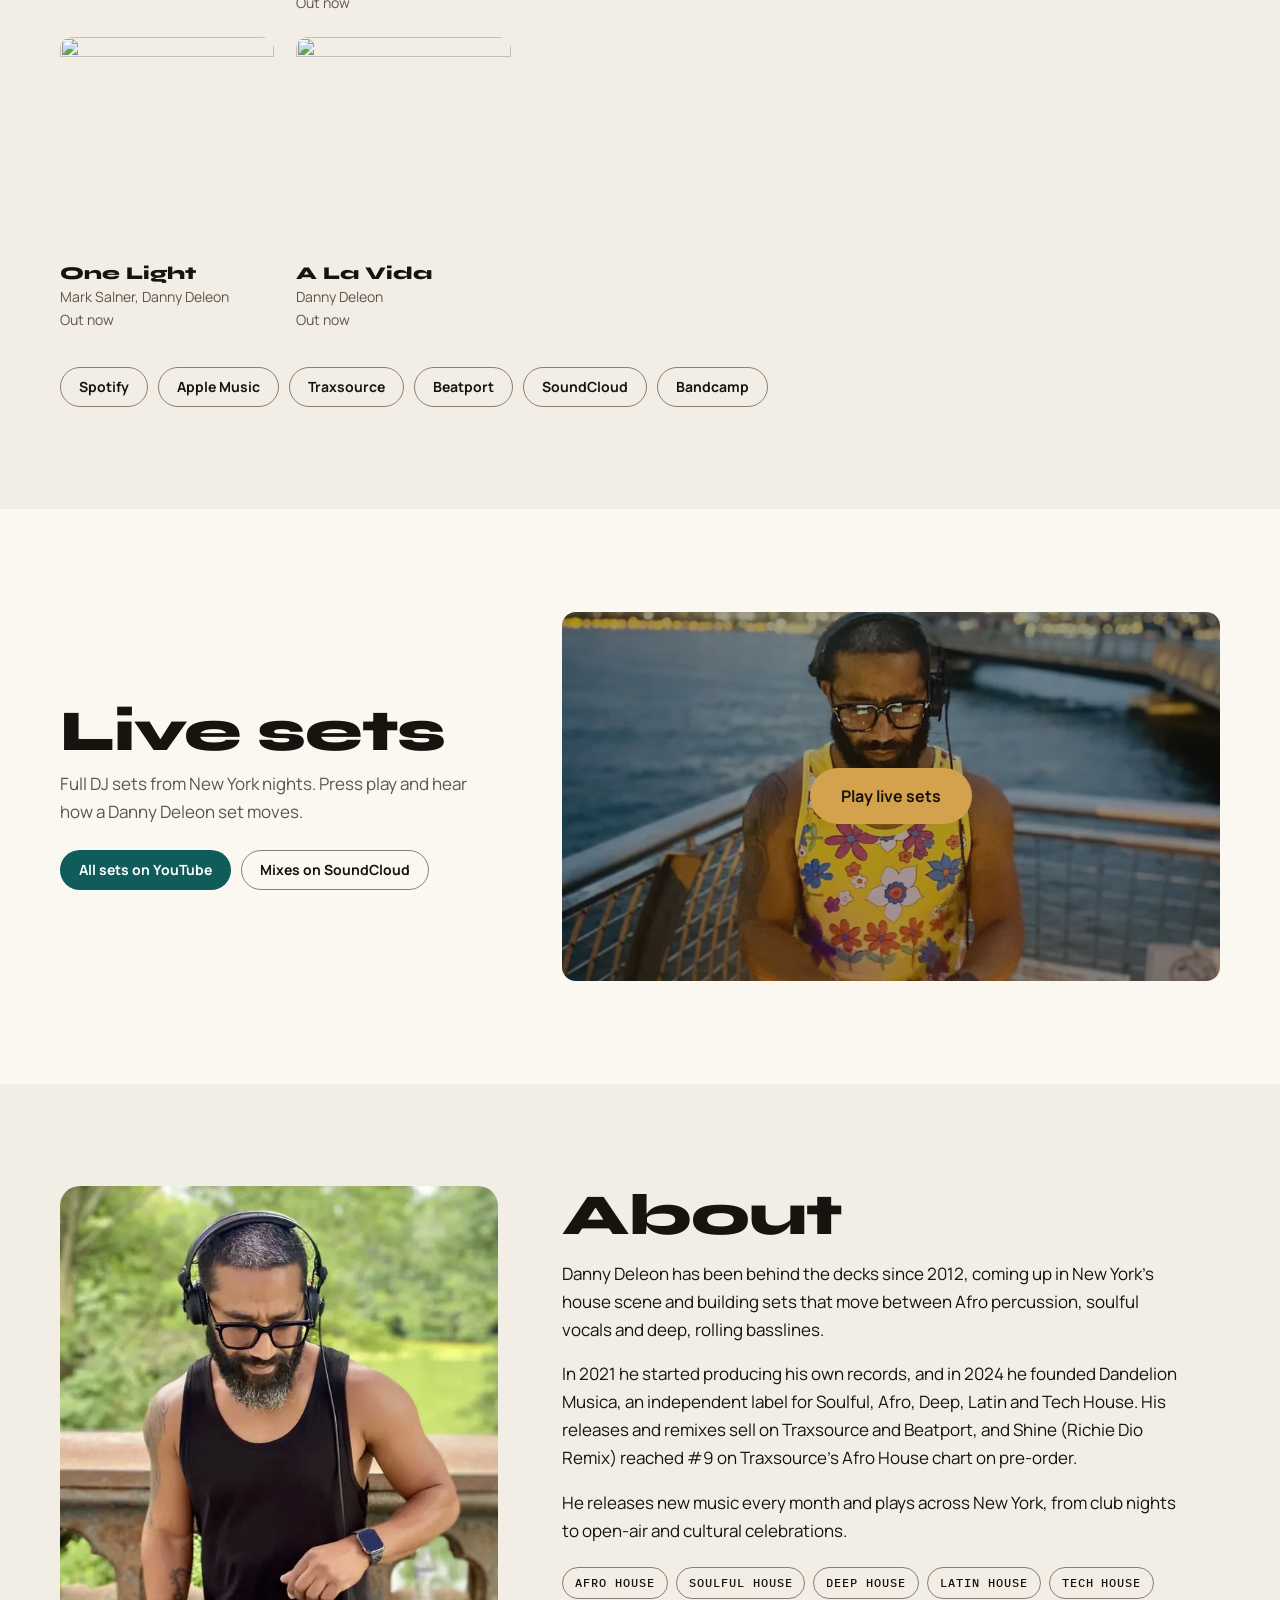
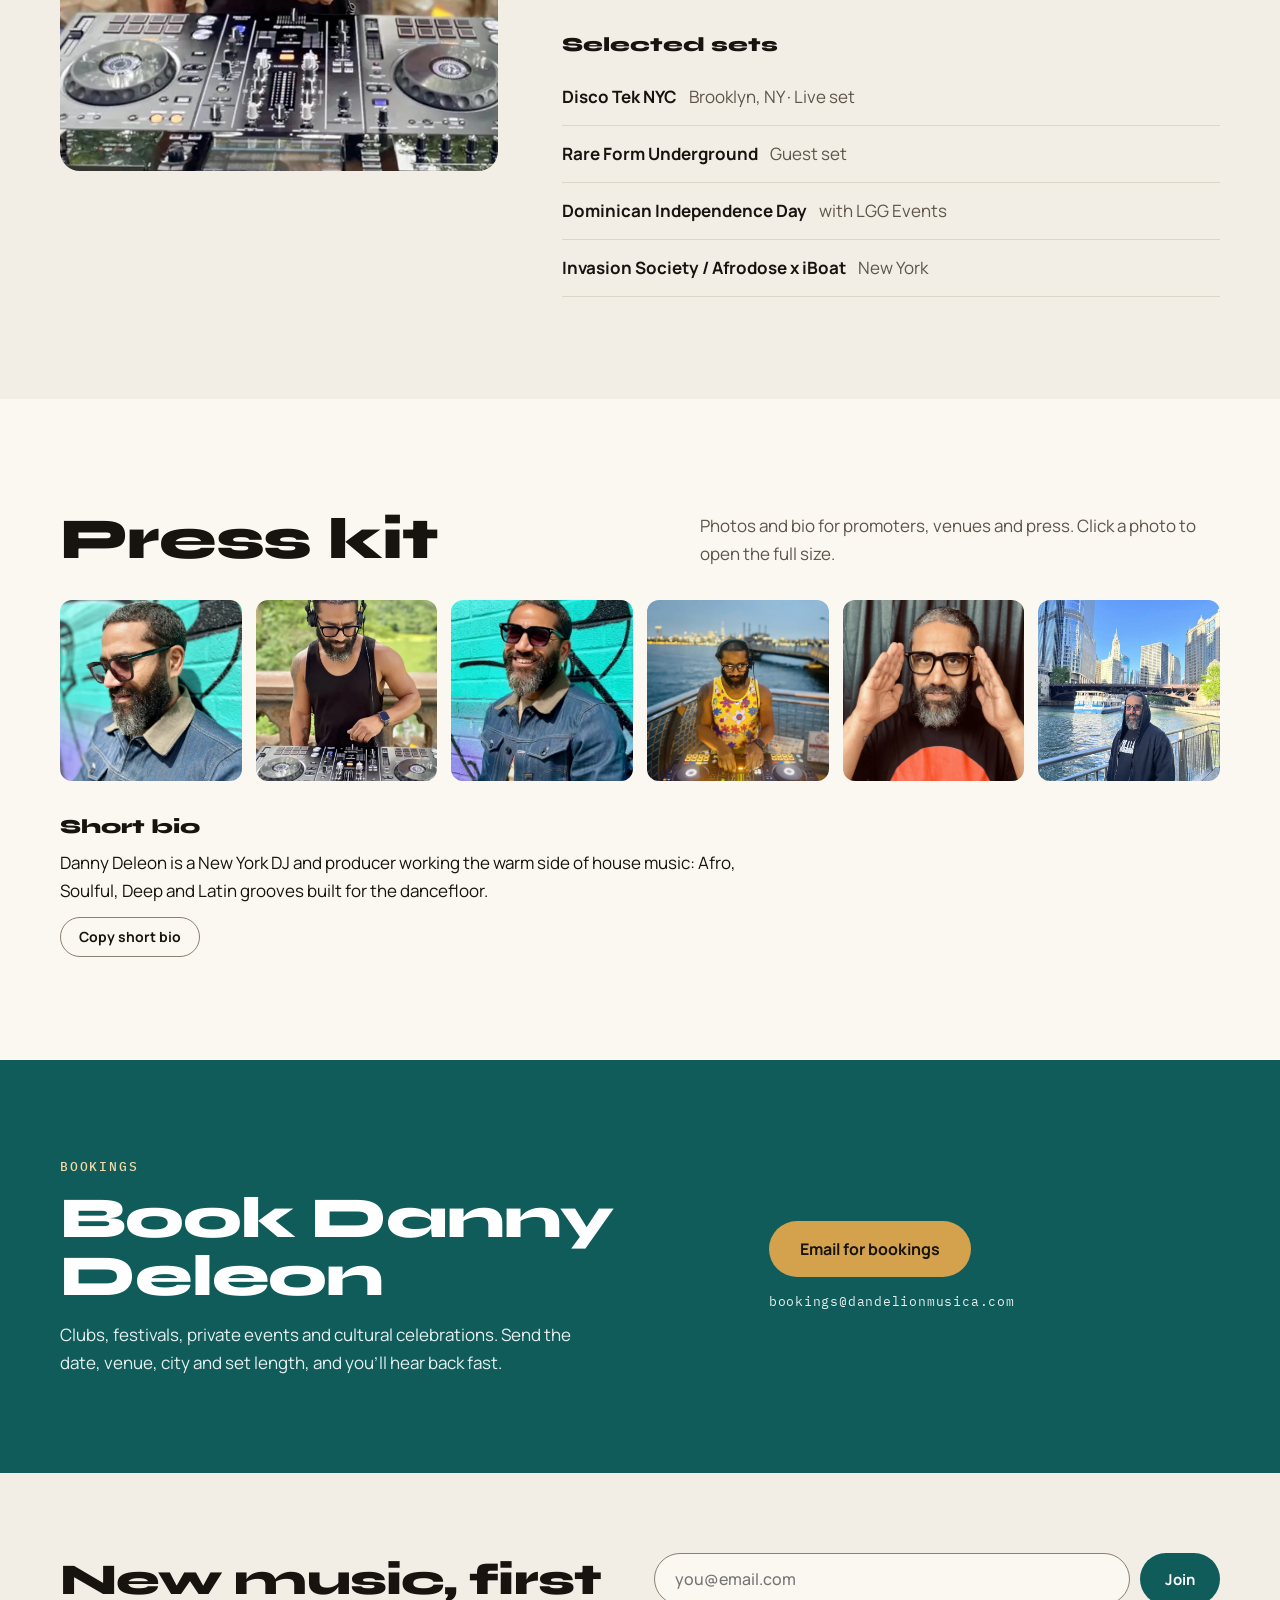
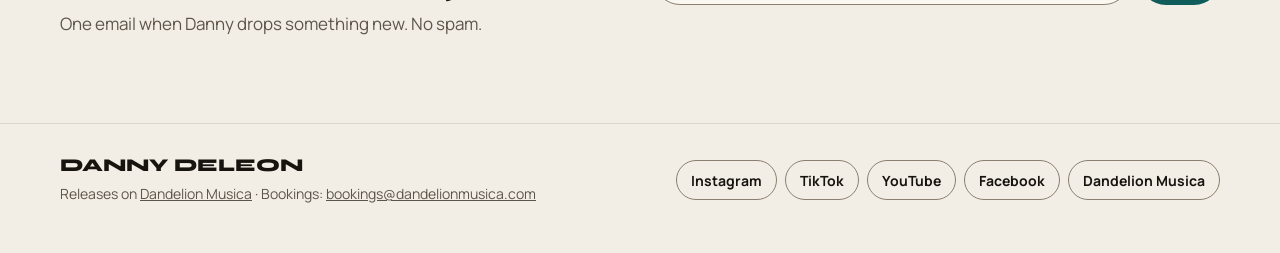
==== commit 53b079f7: "Home: Selects strip at the top + menu visible on phones Co-Authored-By: Claude Opus 5.5 <noreply@ant" ====
--- a/index.html
+++ b/index.html
@@ -18,7 +18,7 @@
 <link rel="preconnect" href="https://fonts.googleapis.com">
 <link rel="preconnect" href="https://fonts.gstatic.com" crossorigin>
 <link rel="stylesheet" href="https://fonts.googleapis.com/css2?family=Syne:wght@600;700;800&family=Manrope:wght@400;500;700&family=IBM+Plex+Mono:wght@500&display=swap" media="print" onload="this.media='all'">
-<link rel="stylesheet" href="assets/style.css?v=2">
+<link rel="stylesheet" href="assets/style.css?v=3">
 <script type="application/ld+json">{"@context":"https://schema.org","@type":"MusicGroup","name":"Danny Deleon","genre":["Afro House","Soulful House","Deep House"],"url":"https://dannydeleon.com/","sameAs":["https://open.spotify.com/artist/2L7urxohEpC0dwR5FsZLcM","https://www.instagram.com/dannydeleon__/","https://www.youtube.com/@Danny_Deleon","https://soundcloud.com/dannydeleonmusic"]}</script>
 </head>
 <body>
@@ -40,6 +40,26 @@
 </header>
 
 <main id="main">
+  <a class="selects-strip" id="selects-strip" href="selects/" aria-label="Danny Deleon Selects, monthly DJ chart">
+    <span class="wrap ss-in">
+      <img src="assets/selects/2026-11/chart.jpg" id="ss-img" alt="" width="64" height="64">
+      <span class="ss-txt"><span class="ss-k">New<span class="ss-long"> · Monthly</span> DJ chart</span><span class="ss-t"><span class="ss-dd">Danny Deleon </span><b>Selects</b> · <span id="ss-month">November 2026</span></span></span>
+      <span class="ss-go"><span class="ss-long">See the chart </span>→</span>
+    </span>
+  </a>
+  <style>
+    .selects-strip{display:block;text-decoration:none;color:#f5f2ec;background:radial-gradient(60% 140% at 10% 0%,rgba(255,70,20,.35),transparent 70%),#0a0807;border-bottom:2px solid #ff601c}
+    .ss-in{display:flex;align-items:center;gap:16px;padding-top:12px;padding-bottom:12px}
+    .selects-strip img{width:64px;height:64px;border-radius:8px;flex:none;object-fit:cover}
+    .ss-txt{display:flex;flex-direction:column;gap:2px;min-width:0}
+    .ss-k{font:700 12px/1.2 var(--f-mono);letter-spacing:.16em;text-transform:uppercase;color:#ff8c28}
+    .ss-t{font:800 clamp(18px,3.4vw,26px)/1.1 var(--f-display);letter-spacing:-.01em}
+    .ss-t b{color:#ff601c}
+    .ss-go{margin-left:auto;flex:none;background:#ff601c;color:#0a0807;font:700 15px/1 var(--f-text);padding:13px 20px;border-radius:999px;white-space:nowrap}
+    .selects-strip:hover .ss-go{box-shadow:0 0 22px rgba(255,96,28,.6)}
+    @media (max-width:560px){.ss-in{gap:12px}.ss-dd,.ss-long{display:none}.ss-t{font-size:19px}.ss-go{padding:12px 16px;font-size:18px}.ss-k{font-size:10px;letter-spacing:.12em}.selects-strip img{width:52px;height:52px}}
+  </style>
+  <script>fetch("data/selects.json").then(r=>r.json()).then(d=>{const m=d.months[0];document.getElementById("ss-month").textContent=m.title;document.getElementById("ss-img").src=m.image;}).catch(()=>{});</script>
   <section class="hero" aria-labelledby="hero-name">
     <div class="wrap hero-in">
       <div class="hero-copy">
--- a/assets/style.css
+++ b/assets/style.css
@@ -40,7 +40,7 @@
 .nav{display:flex;gap:26px;list-style:none;margin:0;padding:0}
 .nav a{text-decoration:none;font-weight:700;font-size:15px;color:var(--muted)}
 .nav a:hover{color:var(--ink)}
-@media (max-width:760px){.nav{display:none}}
+@media (max-width:760px){.top-in{flex-wrap:wrap;height:auto;padding-top:10px;padding-bottom:0;row-gap:6px}.top nav{order:3;width:100%;overflow-x:auto;-webkit-overflow-scrolling:touch;scrollbar-width:none}.top nav::-webkit-scrollbar{display:none}.nav{gap:22px;padding:6px 0 10px;white-space:nowrap}.nav a{font-size:15px}.brand{margin-right:auto;flex:1 1 0;min-width:0}}
 
 /* hero */
 .hero{padding:clamp(28px,5vw,64px) 0 clamp(36px,6vw,72px);background:radial-gradient(900px 600px at 85% 10%,rgba(15,92,90,.10),transparent 60%),radial-gradient(800px 500px at 0% 100%,rgba(212,162,76,.16),transparent 60%)}
